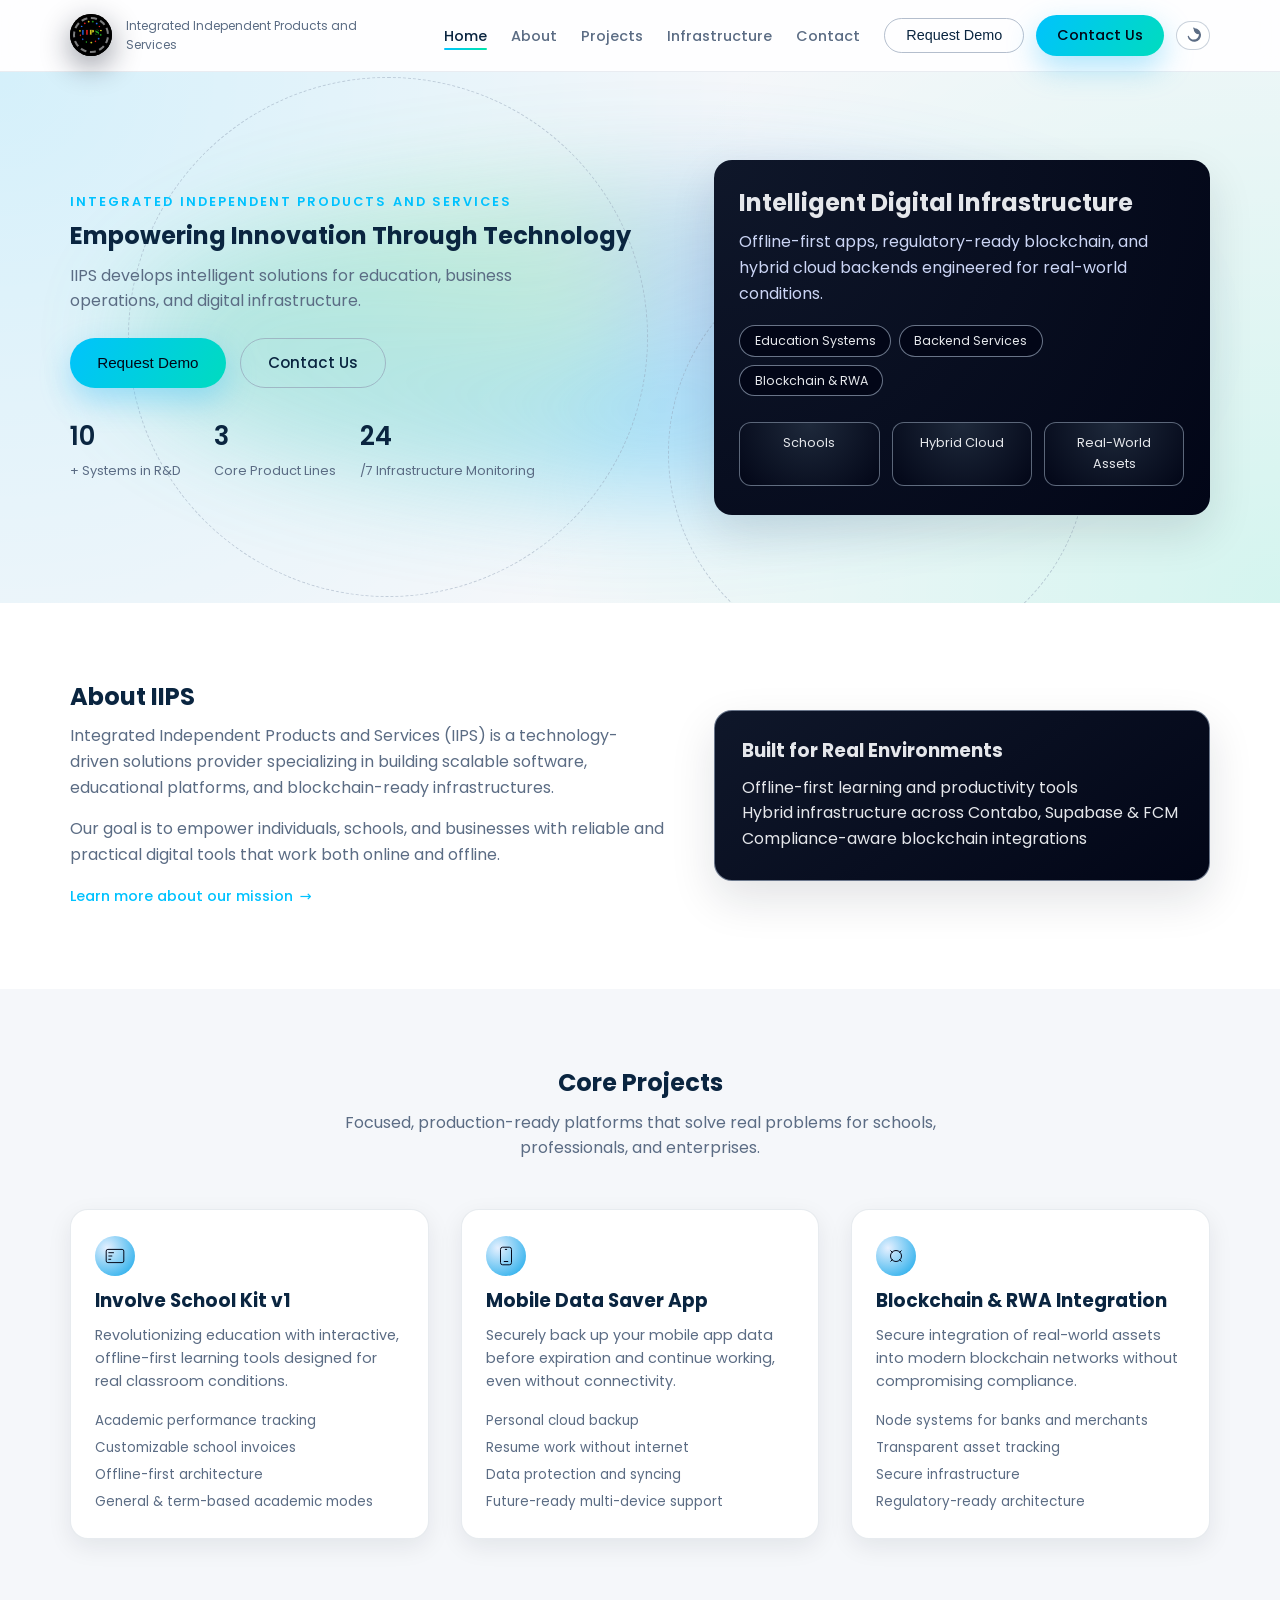
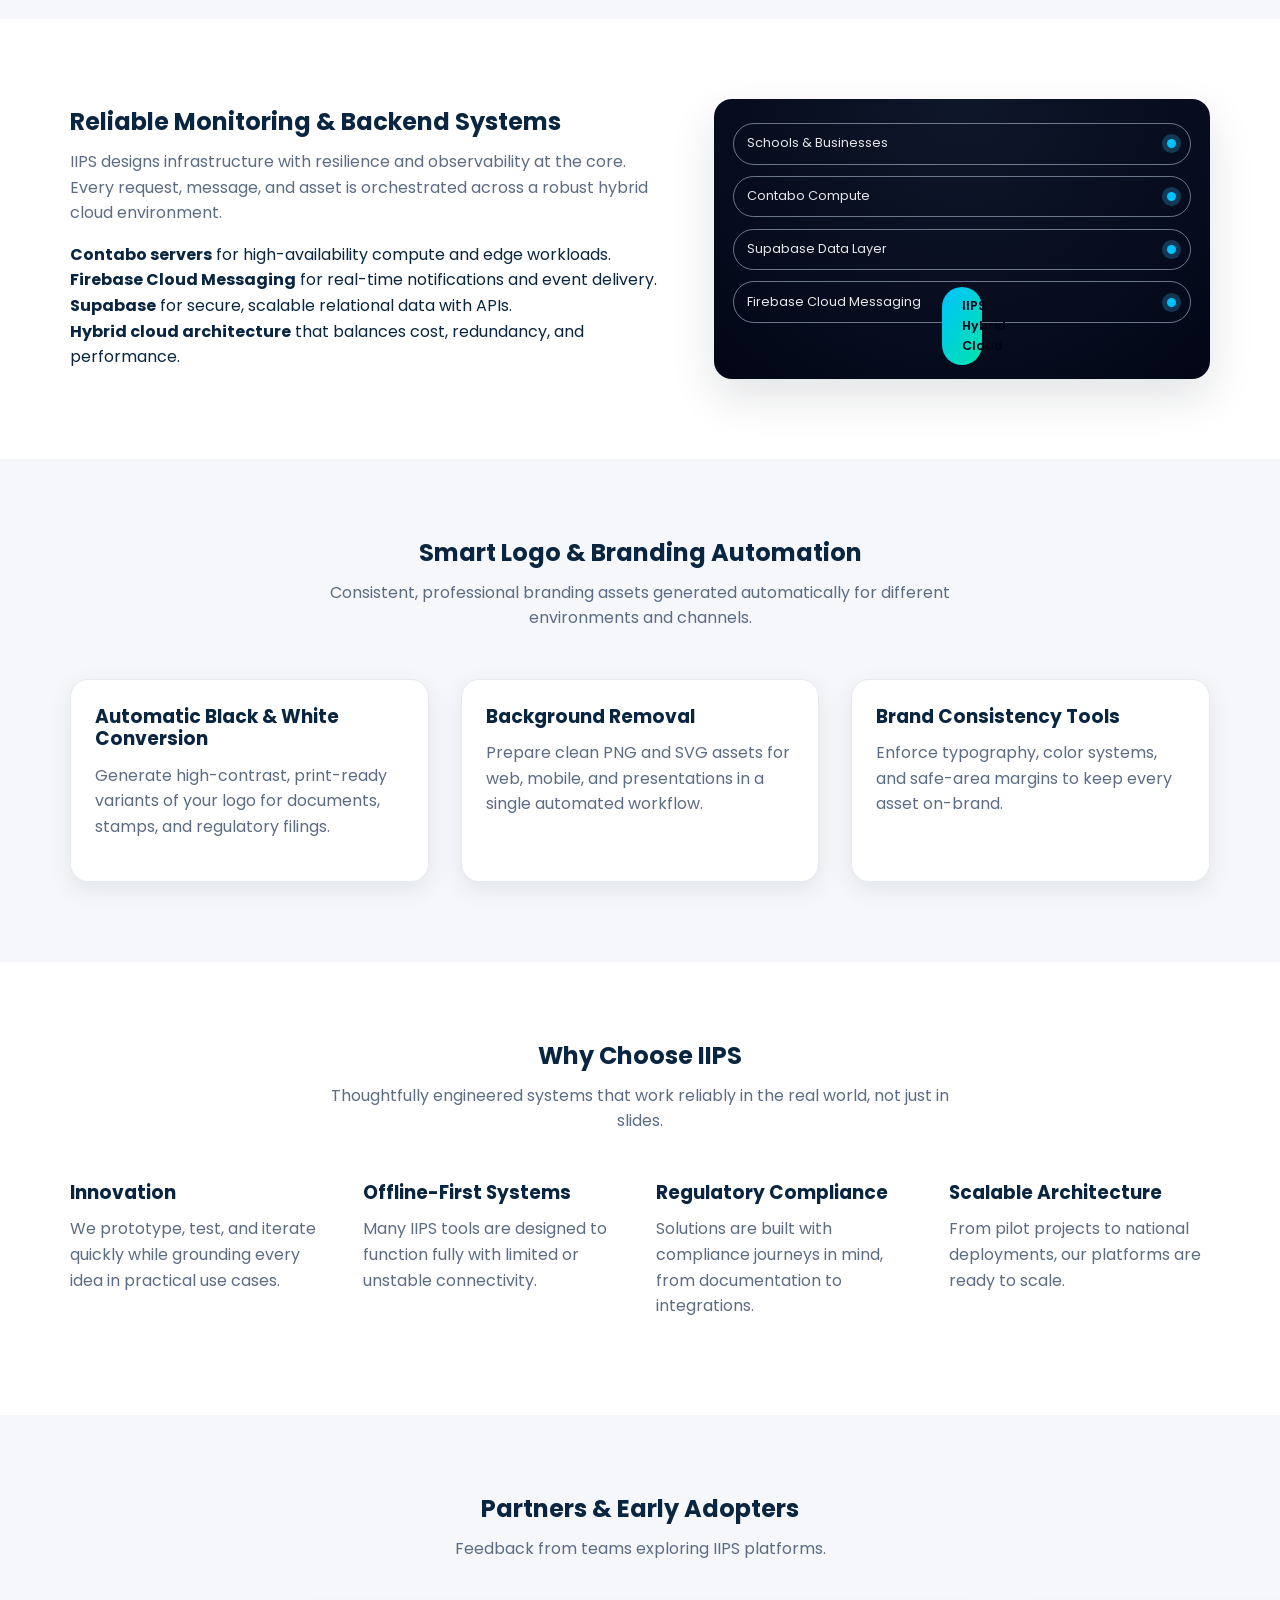
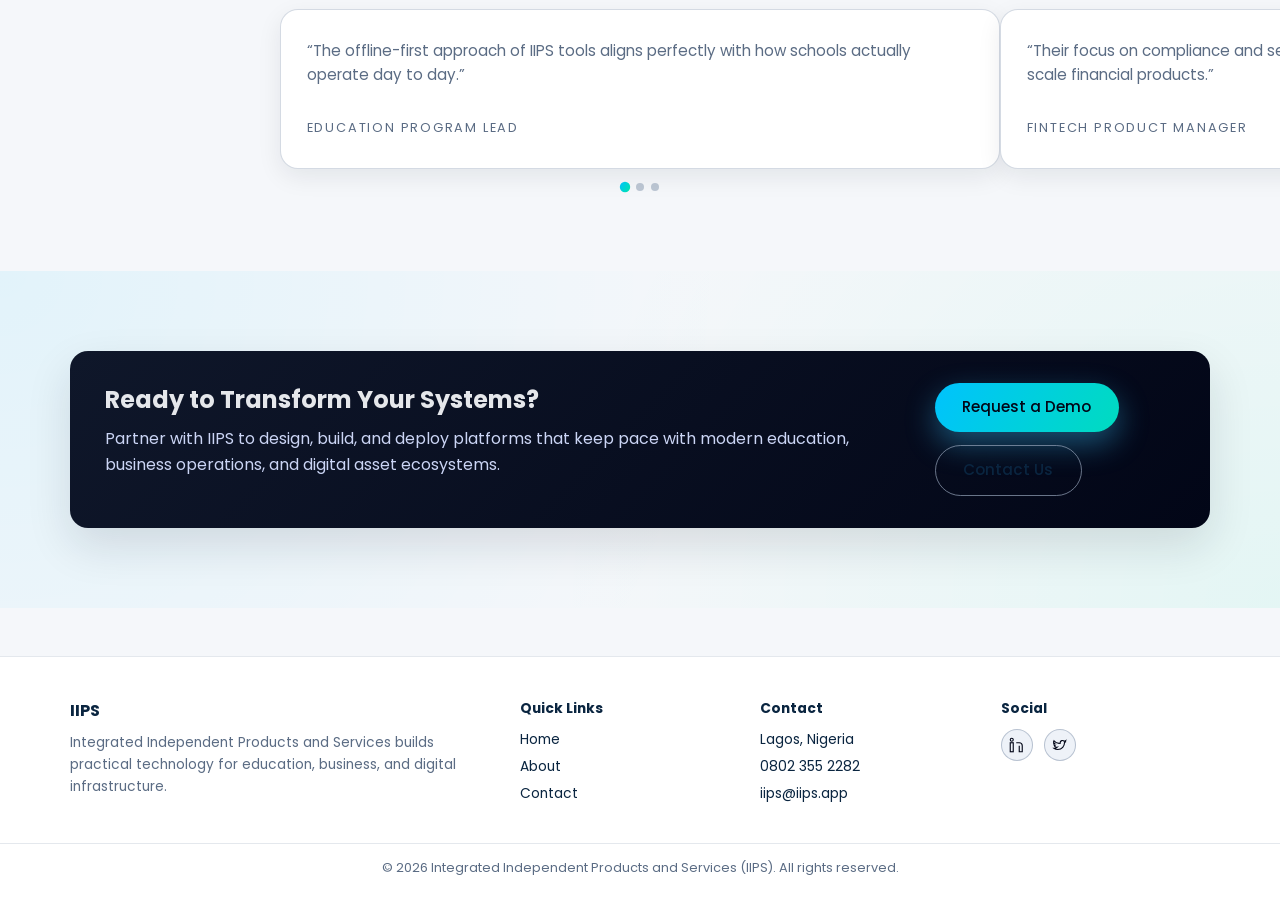
==== index.html @ 9969c52b "Initial IIPS website" ====
<!DOCTYPE html>
<html lang="en">
<head>
  <meta charset="UTF-8">
  <meta http-equiv="X-UA-Compatible" content="IE=edge">
  <meta name="viewport" content="width=device-width, initial-scale=1.0">
  <title>IIPS | Integrated Independent Products and Services</title>
  <meta name="description" content="Integrated Independent Products and Services (IIPS) builds modern technology solutions, education systems, blockchain integrations, and backend infrastructure tools.">
  <link rel="preconnect" href="https://fonts.googleapis.com">
  <link rel="preconnect" href="https://fonts.gstatic.com" crossorigin>
  <link href="https://fonts.googleapis.com/css2?family=Poppins:wght@300;400;500;600;700&display=swap" rel="stylesheet">
  <link rel="stylesheet" href="css/style.css">
  <link rel="stylesheet" href="css/responsive.css">
</head>
<body data-page="home">
  <div id="page-loader">
    <div class="loader-orbit">
      <span></span><span></span><span></span><span></span>
    </div>
    <p class="loader-text">Launching IIPS Systems...</p>
  </div>

  <header class="site-header">
    <div class="container header-container">
      <a href="index.html" class="brand">
        <div class="brand-logo">
          <span class="brand-orbit"></span>
          <img src="assets/iips-logo.png" alt="IIPS logo">
        </div>
        <span class="brand-subtitle">Integrated Independent Products and Services</span>
      </a>

      <button class="nav-toggle" aria-label="Toggle navigation" aria-expanded="false">
        <span></span>
        <span></span>
      </button>

      <nav class="main-nav">
        <ul class="nav-links">
          <li><a href="index.html" class="nav-link is-active">Home</a></li>
          <li><a href="about.html" class="nav-link">About</a></li>
          <li><a href="#projects" class="nav-link">Projects</a></li>
          <li><a href="#infrastructure" class="nav-link">Infrastructure</a></li>
          <li><a href="contact.html" class="nav-link">Contact</a></li>
        </ul>
        <div class="nav-actions">
          <button class="btn btn-outline" data-scroll-target="#contact-cta">Request Demo</button>
          <a href="contact.html" class="btn">Contact Us</a>
          <button class="theme-toggle" aria-label="Toggle light and dark mode">
            <svg viewBox="0 0 24 24" aria-hidden="true">
              <path d="M12 3.1a1 1 0 0 1 .9.58A7 7 0 0 0 20 11a7 7 0 0 1-7 7 7 7 0 0 1-6.32-4.1A1 1 0 0 0 6 13a1 1 0 0 0-1.1.9 9 9 0 1 0 9.2-10.8A1 1 0 0 0 12 3.1Z" />
            </svg>
          </button>
        </div>
      </nav>
    </div>
  </header>

  <main>
    <!-- HERO -->
    <section id="hero" class="hero section">
      <div class="hero-bg">
        <div class="hero-gradient"></div>
        <div class="hero-orbit hero-orbit--one"></div>
        <div class="hero-orbit hero-orbit--two"></div>
      </div>
      <div class="container hero-grid">
        <div class="hero-content reveal">
          <p class="eyebrow">Integrated Independent Products and Services</p>
          <h1>Empowering Innovation Through Technology</h1>
          <p class="hero-subtitle">
            IIPS develops intelligent solutions for education, business operations, and digital infrastructure.
          </p>
          <div class="hero-actions">
            <button class="btn btn-lg" data-scroll-target="#contact-cta">Request Demo</button>
            <a href="contact.html" class="btn btn-lg btn-outline">Contact Us</a>
          </div>
          <div class="hero-meta">
            <div class="hero-meta-item">
              <span class="counter" data-counter="10">0</span>
              <span class="counter-label">+ Systems in R&amp;D</span>
            </div>
            <div class="hero-meta-item">
              <span class="counter" data-counter="3">0</span>
              <span class="counter-label">Core Product Lines</span>
            </div>
            <div class="hero-meta-item">
              <span class="counter" data-counter="24">0</span>
              <span class="counter-label">/7 Infrastructure Monitoring</span>
            </div>
          </div>
        </div>

        <div class="hero-visual reveal">
          <div class="hero-card">
            <h2>Intelligent Digital Infrastructure</h2>
            <p>Offline-first apps, regulatory-ready blockchain, and hybrid cloud backends engineered for real-world conditions.</p>
            <ul class="hero-pills">
              <li>Education Systems</li>
              <li>Backend Services</li>
              <li>Blockchain &amp; RWA</li>
            </ul>
            <div class="hero-diagram">
              <div class="hero-node hero-node--edge">Schools</div>
              <div class="hero-node hero-node--cloud">Hybrid Cloud</div>
              <div class="hero-node hero-node--rwa">Real-World Assets</div>
            </div>
          </div>
        </div>
      </div>
    </section>

    <!-- ABOUT SUMMARY -->
    <section id="about" class="section section-alt">
      <div class="container split">
        <div class="split-text reveal">
          <h2>About IIPS</h2>
          <p>
            Integrated Independent Products and Services (IIPS) is a technology-driven solutions provider specializing in
            building scalable software, educational platforms, and blockchain-ready infrastructures.
          </p>
          <p>
            Our goal is to empower individuals, schools, and businesses with reliable and practical digital tools that
            work both online and offline.
          </p>
          <a href="about.html" class="text-link">
            Learn more about our mission
            <span aria-hidden="true">→</span>
          </a>
        </div>
        <div class="split-visual reveal">
          <div class="stats-card">
            <h3>Built for Real Environments</h3>
            <ul>
              <li>Offline-first learning and productivity tools</li>
              <li>Hybrid infrastructure across Contabo, Supabase &amp; FCM</li>
              <li>Compliance-aware blockchain integrations</li>
            </ul>
          </div>
        </div>
      </div>
    </section>

    <!-- CORE PROJECTS -->
    <section id="projects" class="section">
      <div class="container">
        <header class="section-header reveal">
          <h2>Core Projects</h2>
          <p>Focused, production-ready platforms that solve real problems for schools, professionals, and enterprises.</p>
        </header>

        <div class="grid grid-3 project-grid">
          <article class="card project-card reveal">
            <div class="card-icon">
              <svg viewBox="0 0 40 40" aria-hidden="true">
                <rect x="4" y="8" width="32" height="24" rx="3"></rect>
                <path d="M8 14h10M8 20h7M8 26h5" />
              </svg>
            </div>
            <h3>Involve School Kit v1</h3>
            <p class="card-description">
              Revolutionizing education with interactive, offline-first learning tools designed for real classroom conditions.
            </p>
            <ul class="card-list">
              <li>Academic performance tracking</li>
              <li>Customizable school invoices</li>
              <li>Offline-first architecture</li>
              <li>General &amp; term-based academic modes</li>
            </ul>
          </article>

          <article class="card project-card reveal">
            <div class="card-icon">
              <svg viewBox="0 0 40 40" aria-hidden="true">
                <rect x="10" y="4" width="20" height="32" rx="4"></rect>
                <path d="M16 30h8M18 8h4" />
              </svg>
            </div>
            <h3>Mobile Data Saver App</h3>
            <p class="card-description">
              Securely back up your mobile app data before expiration and continue working, even without connectivity.
            </p>
            <ul class="card-list">
              <li>Personal cloud backup</li>
              <li>Resume work without internet</li>
              <li>Data protection and syncing</li>
              <li>Future-ready multi-device support</li>
            </ul>
          </article>

          <article class="card project-card reveal">
            <div class="card-icon">
              <svg viewBox="0 0 40 40" aria-hidden="true">
                <circle cx="20" cy="20" r="10"></circle>
                <path d="M10 10l4 4M30 10l-4 4M10 30l4-4M30 30l-4-4" />
              </svg>
            </div>
            <h3>Blockchain &amp; RWA Integration</h3>
            <p class="card-description">
              Secure integration of real-world assets into modern blockchain networks without compromising compliance.
            </p>
            <ul class="card-list">
              <li>Node systems for banks and merchants</li>
              <li>Transparent asset tracking</li>
              <li>Secure infrastructure</li>
              <li>Regulatory-ready architecture</li>
            </ul>
          </article>
        </div>
      </div>
    </section>

    <!-- INFRASTRUCTURE -->
    <section id="infrastructure" class="section section-alt">
      <div class="container split infra-split">
        <div class="split-text reveal">
          <h2>Reliable Monitoring &amp; Backend Systems</h2>
          <p>
            IIPS designs infrastructure with resilience and observability at the core. Every request, message, and asset
            is orchestrated across a robust hybrid cloud environment.
          </p>
          <ul class="infra-list">
            <li><strong>Contabo servers</strong> for high-availability compute and edge workloads.</li>
            <li><strong>Firebase Cloud Messaging</strong> for real-time notifications and event delivery.</li>
            <li><strong>Supabase</strong> for secure, scalable relational data with APIs.</li>
            <li><strong>Hybrid cloud architecture</strong> that balances cost, redundancy, and performance.</li>
          </ul>
        </div>
        <div class="split-visual infra-diagram reveal">
          <div class="infra-layer infra-layer--edge">
            <span class="infra-label">Schools &amp; Businesses</span>
            <span class="infra-dot"></span>
          </div>
          <div class="infra-layer infra-layer--compute">
            <span class="infra-label">Contabo Compute</span>
            <span class="infra-dot"></span>
          </div>
          <div class="infra-layer infra-layer--data">
            <span class="infra-label">Supabase Data Layer</span>
            <span class="infra-dot"></span>
          </div>
          <div class="infra-layer infra-layer--events">
            <span class="infra-label">Firebase Cloud Messaging</span>
            <span class="infra-dot"></span>
          </div>
          <div class="infra-core">
            <span>IIPS Hybrid Cloud</span>
          </div>
        </div>
      </div>
    </section>

    <!-- BRANDING TOOLS -->
    <section id="branding" class="section">
      <div class="container">
        <header class="section-header reveal">
          <h2>Smart Logo &amp; Branding Automation</h2>
          <p>
            Consistent, professional branding assets generated automatically for different environments and channels.
          </p>
        </header>

        <div class="grid grid-3 branding-grid">
          <article class="card branding-card reveal">
            <h3>Automatic Black &amp; White Conversion</h3>
            <p>
              Generate high-contrast, print-ready variants of your logo for documents, stamps, and regulatory filings.
            </p>
          </article>
          <article class="card branding-card reveal">
            <h3>Background Removal</h3>
            <p>
              Prepare clean PNG and SVG assets for web, mobile, and presentations in a single automated workflow.
            </p>
          </article>
          <article class="card branding-card reveal">
            <h3>Brand Consistency Tools</h3>
            <p>
              Enforce typography, color systems, and safe-area margins to keep every asset on-brand.
            </p>
          </article>
        </div>
      </div>
    </section>

    <!-- WHY CHOOSE IIPS -->
    <section id="why" class="section section-alt">
      <div class="container">
        <header class="section-header reveal">
          <h2>Why Choose IIPS</h2>
          <p>Thoughtfully engineered systems that work reliably in the real world, not just in slides.</p>
        </header>

        <div class="grid grid-4 highlight-grid">
          <article class="highlight-card reveal">
            <h3>Innovation</h3>
            <p>We prototype, test, and iterate quickly while grounding every idea in practical use cases.</p>
          </article>
          <article class="highlight-card reveal">
            <h3>Offline-First Systems</h3>
            <p>Many IIPS tools are designed to function fully with limited or unstable connectivity.</p>
          </article>
          <article class="highlight-card reveal">
            <h3>Regulatory Compliance</h3>
            <p>Solutions are built with compliance journeys in mind, from documentation to integrations.</p>
          </article>
          <article class="highlight-card reveal">
            <h3>Scalable Architecture</h3>
            <p>From pilot projects to national deployments, our platforms are ready to scale.</p>
          </article>
        </div>
      </div>
    </section>

    <!-- SIMPLE TESTIMONIALS SLIDER -->
    <section id="testimonials" class="section">
      <div class="container">
        <header class="section-header reveal">
          <h2>Partners &amp; Early Adopters</h2>
          <p>Feedback from teams exploring IIPS platforms.</p>
        </header>

        <div class="testimonial-slider reveal">
          <div class="testimonial-track">
            <article class="testimonial">
              <p>
                “The offline-first approach of IIPS tools aligns perfectly with how schools actually operate day to day.”
              </p>
              <span class="testimonial-author">Education Program Lead</span>
            </article>
            <article class="testimonial">
              <p>
                “Their focus on compliance and secure backend infrastructure gives us confidence to scale financial products.”
              </p>
              <span class="testimonial-author">Fintech Product Manager</span>
            </article>
            <article class="testimonial">
              <p>
                “We were able to prototype new asset tracking models quickly thanks to IIPS’ blockchain integrations.”
              </p>
              <span class="testimonial-author">Operations Director</span>
            </article>
          </div>
          <div class="testimonial-dots" aria-hidden="true">
            <button class="dot is-active" data-slide="0"></button>
            <button class="dot" data-slide="1"></button>
            <button class="dot" data-slide="2"></button>
          </div>
        </div>
      </div>
    </section>

    <!-- CALL TO ACTION -->
    <section id="contact-cta" class="section section-cta">
      <div class="container cta-container reveal">
        <div class="cta-content">
          <h2>Ready to Transform Your Systems?</h2>
          <p>
            Partner with IIPS to design, build, and deploy platforms that keep pace with modern education,
            business operations, and digital asset ecosystems.
          </p>
        </div>
        <div class="cta-actions">
          <a href="contact.html" class="btn btn-lg">Request a Demo</a>
          <a href="contact.html" class="btn btn-lg btn-outline">Contact Us</a>
        </div>
      </div>
    </section>
  </main>

  <footer class="site-footer">
    <div class="container footer-grid">
      <div class="footer-col">
        <h3>IIPS</h3>
        <p>Integrated Independent Products and Services builds practical technology for education, business, and digital infrastructure.</p>
      </div>
      <div class="footer-col">
        <h4>Quick Links</h4>
        <ul>
          <li><a href="index.html">Home</a></li>
          <li><a href="about.html">About</a></li>
          <li><a href="contact.html">Contact</a></li>
        </ul>
      </div>
      <div class="footer-col">
        <h4>Contact</h4>
        <ul>
          <li>Lagos, Nigeria</li>
          <li><a href="tel:08023552282">0802 355 2282</a></li>
          <li><a href="mailto:iips@iips.app">iips@iips.app</a></li>
        </ul>
      </div>
      <div class="footer-col">
        <h4>Social</h4>
        <div class="footer-socials">
          <a href="#" aria-label="IIPS on LinkedIn">
            <svg viewBox="0 0 24 24" aria-hidden="true">
              <rect x="3" y="9" width="4" height="12"></rect>
              <circle cx="5" cy="5" r="2"></circle>
              <path d="M11 9h4a4 4 0 0 1 4 4v8h-4v-8"></path>
            </svg>
          </a>
          <a href="#" aria-label="IIPS on Twitter">
            <svg viewBox="0 0 24 24" aria-hidden="true">
              <path d="M20 7.4c-.6.3-1.2.4-1.8.5a3.1 3.1 0 0 0 1.4-1.7 6 6 0 0 1-2 0.8 3.1 3.1 0 0 0-5.4 2.1c0 .2 0 .4.1.6A8.8 8.8 0 0 1 4 6.3a3.1 3.1 0 0 0 1 4.1 3 3 0 0 1-1.4-.4v.1a3.1 3.1 0 0 0 2.5 3 3 3 0 0 1-1.4.1A3.1 3.1 0 0 0 8 15a6.2 6.2 0 0 1-3.8 1.3H4A8.8 8.8 0 0 0 9 18c5.8 0 9-4.8 9-9v-.4A6.3 6.3 0 0 0 20 7.4Z" />
            </svg>
          </a>
        </div>
      </div>
    </div>
    <div class="footer-bottom">
      <p>© 2026 Integrated Independent Products and Services (IIPS). All rights reserved.</p>
    </div>
  </footer>

  <script src="js/main.js" defer></script>
</body>
</html>
---- css/style.css ----
/* Core styles for IIPS website */

:root {
  --color-bg: #f5f7fa;
  --color-bg-alt: #ffffff;
  --color-surface: #ffffff;
  --color-surface-soft: #eef2f8;
  --color-primary: #0a2540;
  --color-secondary: #00c2ff;
  --color-accent: #00e5a8;
  --color-text: #0a2540;
  --color-muted: #5b6c84;
  --color-border-subtle: #d1d7e5;

  --shadow-soft: 0 18px 45px rgba(15, 23, 42, 0.12);
  --shadow-subtle: 0 8px 24px rgba(15, 23, 42, 0.08);

  --radius-md: 12px;
  --radius-lg: 18px;
  --radius-pill: 999px;

  --transition-fast: 0.18s ease-out;
  --transition-med: 0.28s ease-out;
}

body[data-theme="dark"] {
  --color-bg: #050816;
  --color-bg-alt: #050816;
  --color-surface: #0b1120;
  --color-surface-soft: #111827;
  --color-primary: #e5f0ff;
  --color-secondary: #00c2ff;
  --color-accent: #00e5a8;
  --color-text: #e5e7eb;
  --color-muted: #9ca3af;
  --color-border-subtle: #1f2937;

  --shadow-soft: 0 24px 60px rgba(0, 0, 0, 0.7);
  --shadow-subtle: 0 16px 40px rgba(0, 0, 0, 0.55);
}

*,
*::before,
*::after {
  box-sizing: border-box;
}

html {
  scroll-behavior: smooth;
}

body {
  margin: 0;
  font-family: "Poppins", system-ui, -apple-system, BlinkMacSystemFont, "Segoe UI",
    sans-serif;
  background-color: var(--color-bg);
  color: var(--color-text);
  line-height: 1.6;
}

ul {
  list-style: none;
  margin: 0;
  padding: 0;
}

a {
  color: inherit;
  text-decoration: none;
}

img {
  max-width: 100%;
  display: block;
}

.container {
  width: min(1140px, 100% - 3rem);
  margin-inline: auto;
}

.section {
  padding: 5rem 0;
  position: relative;
}

.section-alt {
  background: var(--color-bg-alt);
}

.grid {
  display: grid;
  gap: 2rem;
}

.grid-2 {
  grid-template-columns: repeat(2, minmax(0, 1fr));
}

.grid-3 {
  grid-template-columns: repeat(3, minmax(0, 1fr));
}

.grid-4 {
  grid-template-columns: repeat(4, minmax(0, 1fr));
}

.split {
  display: grid;
  gap: 3rem;
  grid-template-columns: minmax(0, 1.2fr) minmax(0, 1fr);
  align-items: center;
}

h1,
h2,
h3,
h4 {
  margin: 0 0 0.75rem;
  line-height: 1.2;
  color: var(--color-primary);
}

body[data-theme="dark"] h1,
body[data-theme="dark"] h2,
body[data-theme="dark"] h3,
body[data-theme="dark"] h4 {
  color: #e5f0ff;
}

p {
  margin: 0 0 1rem;
  color: var(--color-muted);
}

.eyebrow {
  text-transform: uppercase;
  letter-spacing: 0.16em;
  font-weight: 600;
  font-size: 0.8rem;
  color: var(--color-secondary);
  margin-bottom: 0.6rem;
}

.section-header {
  max-width: 640px;
  margin: 0 auto 3rem;
  text-align: center;
}

.section-header p {
  margin-bottom: 0;
}

.site-header {
  position: sticky;
  top: 0;
  z-index: 40;
  background: color-mix(in srgb, var(--color-bg-alt) 86%, transparent);
  backdrop-filter: blur(18px);
  border-bottom: 1px solid rgba(148, 163, 184, 0.2);
  transition: box-shadow var(--transition-fast), background var(--transition-fast),
    transform 0.18s ease-out;
}

.site-header.is-scrolled {
  box-shadow: var(--shadow-subtle);
  transform: translateY(-2px);
}

.header-container {
  display: flex;
  align-items: center;
  justify-content: space-between;
  padding-block: 0.9rem;
  gap: 1.5rem;
}

.brand {
  display: flex;
  align-items: center;
  gap: 0.85rem;
}

.brand-logo {
  position: relative;
  width: 42px;
  height: 42px;
  border-radius: 50%;
  background: #000000;
  display: flex;
  align-items: center;
  justify-content: center;
  overflow: hidden;
  box-shadow: 0 10px 30px rgba(15, 23, 42, 0.45);
}

.brand-logo img {
  width: 100%;
  height: 100%;
  display: block;
  object-fit: contain;
}

.brand-orbit {
  position: absolute;
  inset: 3px;
  border-radius: inherit;
  border: 2px dashed rgba(248, 250, 252, 0.5);
  animation: orbit 9s linear infinite;
}

.brand-subtitle {
  font-size: 0.75rem;
  color: var(--color-muted);
  max-width: 260px;
}

.main-nav {
  display: flex;
  align-items: center;
  gap: 1.5rem;
}

.nav-links {
  display: flex;
  align-items: center;
  gap: 1.5rem;
}

.nav-link {
  font-size: 0.9rem;
  color: var(--color-muted);
  font-weight: 500;
  position: relative;
  padding-block: 0.3rem;
}

.nav-link::after {
  content: "";
  position: absolute;
  inset-inline: 0;
  bottom: 0;
  height: 2px;
  border-radius: 999px;
  transform: scaleX(0);
  transform-origin: center;
  background: linear-gradient(90deg, var(--color-secondary), var(--color-accent));
  transition: transform var(--transition-fast);
}

.nav-link:hover::after,
.nav-link.is-active::after {
  transform: scaleX(1);
}

.nav-link.is-active {
  color: var(--color-primary);
}

.nav-actions {
  display: flex;
  align-items: center;
  gap: 0.75rem;
}

.nav-toggle {
  display: none;
  border: none;
  background: transparent;
  padding: 0.2rem;
  flex-direction: column;
  gap: 0.24rem;
  cursor: pointer;
}

.nav-toggle span {
  width: 22px;
  height: 2px;
  border-radius: 999px;
  background: var(--color-primary);
  transition: transform var(--transition-fast), opacity var(--transition-fast);
}

.nav-toggle.is-open span:first-child {
  transform: translateY(4px) rotate(45deg);
}

.nav-toggle.is-open span:last-child {
  transform: translateY(-4px) rotate(-45deg);
}

.theme-toggle {
  border-radius: 999px;
  border: 1px solid rgba(148, 163, 184, 0.5);
  padding: 0.3rem 0.45rem;
  background: color-mix(in srgb, var(--color-bg-alt) 90%, transparent);
  cursor: pointer;
  display: flex;
  align-items: center;
  justify-content: center;
  transition: background var(--transition-fast), transform var(--transition-fast),
    box-shadow var(--transition-fast);
}

.theme-toggle svg {
  width: 18px;
  height: 18px;
  fill: var(--color-muted);
}

.theme-toggle:hover {
  box-shadow: 0 6px 18px rgba(15, 23, 42, 0.18);
  transform: translateY(-1px);
}

.btn {
  border-radius: var(--radius-pill);
  border: none;
  outline: none;
  cursor: pointer;
  padding: 0.55rem 1.3rem;
  font-size: 0.9rem;
  font-weight: 500;
  background-image: linear-gradient(
    120deg,
    var(--color-secondary),
    var(--color-accent)
  );
  color: #020617;
  box-shadow: 0 12px 30px rgba(56, 189, 248, 0.4);
  display: inline-flex;
  align-items: center;
  justify-content: center;
  gap: 0.4rem;
  transition: box-shadow var(--transition-med), transform var(--transition-med),
    filter var(--transition-med), background-position 0.33s ease-out;
  background-size: 140% 140%;
  background-position: 0% 50%;
}

.btn:hover {
  transform: translateY(-1px);
  background-position: 100% 50%;
  box-shadow: 0 18px 40px rgba(56, 189, 248, 0.55);
}

.btn:active {
  transform: translateY(1px) scale(0.98);
  box-shadow: 0 8px 20px rgba(56, 189, 248, 0.38);
}

.btn-outline {
  background: transparent;
  color: var(--color-primary);
  border: 1px solid rgba(148, 163, 184, 0.7);
  box-shadow: none;
}

.btn-outline:hover {
  background: color-mix(in srgb, var(--color-bg-alt) 93%, var(--color-secondary));
  box-shadow: 0 10px 30px rgba(15, 23, 42, 0.15);
}

.btn-lg {
  padding: 0.75rem 1.7rem;
  font-size: 0.95rem;
}

.hero {
  padding-top: 5.5rem;
  padding-bottom: 5.5rem;
  overflow: hidden;
}

.hero-bg {
  position: absolute;
  inset: 0;
  z-index: -1;
  background: radial-gradient(circle at top left, #00c2ff22 0, transparent 55%),
    radial-gradient(circle at bottom right, #00e5a822 0, transparent 55%);
}

.hero-gradient {
  position: absolute;
  inset: 20% 10%;
  border-radius: 50%;
  background: conic-gradient(
    from 180deg at 50% 50%,
    rgba(56, 189, 248, 0.6),
    rgba(34, 197, 94, 0.3),
    rgba(59, 130, 246, 0.4),
    rgba(56, 189, 248, 0.6)
  );
  filter: blur(50px);
  opacity: 0.7;
  animation: pulseGradient 16s linear infinite alternate;
}

.hero-orbit {
  position: absolute;
  border-radius: 50%;
  border: 1px dashed rgba(148, 163, 184, 0.5);
}

.hero-orbit--one {
  width: 520px;
  height: 520px;
  top: 50%;
  left: 10%;
  transform: translateY(-50%);
  animation: orbit 18s linear infinite reverse;
}

.hero-orbit--two {
  width: 420px;
  height: 420px;
  bottom: -60px;
  right: 15%;
  animation: orbit 22s linear infinite;
}

.hero-grid {
  display: grid;
  gap: 3rem;
  grid-template-columns: minmax(0, 1.2fr) minmax(0, 1fr);
  align-items: center;
}

.hero-subtitle {
  font-size: 1rem;
  max-width: 520px;
}

.hero-actions {
  display: flex;
  flex-wrap: wrap;
  gap: 0.9rem;
  margin-top: 1.5rem;
  margin-bottom: 1.75rem;
}

.hero-meta {
  display: flex;
  flex-wrap: wrap;
  gap: 1.5rem;
}

.hero-meta-item {
  min-width: 120px;
}

.counter {
  display: block;
  font-size: 1.6rem;
  font-weight: 600;
  color: var(--color-primary);
}

.counter-label {
  font-size: 0.8rem;
  color: var(--color-muted);
}

.hero-visual {
  display: flex;
  justify-content: flex-end;
}

.hero-card {
  background: radial-gradient(circle at top left, #0f172a, #020617);
  border-radius: var(--radius-lg);
  padding: 1.8rem 1.6rem;
  color: #e5e7eb;
  box-shadow: var(--shadow-soft);
  position: relative;
  overflow: hidden;
}

.hero-card::before {
  content: "";
  position: absolute;
  inset: -1px;
  border-radius: inherit;
  border: 1px solid rgba(148, 163, 184, 0.6);
  opacity: 0.7;
  pointer-events: none;
}

.hero-card h2 {
  color: #e5e7eb;
}

.hero-card p {
  color: #cbd5f5;
}

.hero-pills {
  display: flex;
  flex-wrap: wrap;
  gap: 0.5rem;
  margin: 1.2rem 0 1.6rem;
}

.hero-pills li {
  padding: 0.3rem 0.9rem;
  border-radius: 999px;
  font-size: 0.78rem;
  border: 1px solid rgba(148, 163, 184, 0.7);
  background: linear-gradient(135deg, #020617, #020617);
  color: #e5e7eb;
}

.hero-diagram {
  display: grid;
  grid-template-columns: repeat(3, minmax(0, 1fr));
  gap: 0.75rem;
  font-size: 0.8rem;
}

.hero-node {
  padding: 0.65rem 0.6rem;
  border-radius: 12px;
  text-align: center;
  background: radial-gradient(circle at top, #1e293b, #020617);
  border: 1px solid rgba(148, 163, 184, 0.6);
}

.card {
  background: var(--color-surface);
  border-radius: var(--radius-lg);
  padding: 1.6rem 1.5rem;
  box-shadow: var(--shadow-subtle);
  border: 1px solid rgba(148, 163, 184, 0.22);
  position: relative;
  overflow: hidden;
  transition: transform var(--transition-med), box-shadow var(--transition-med),
    border-color var(--transition-med), background var(--transition-med);
}

.card::before {
  content: "";
  position: absolute;
  inset: 0;
  background: radial-gradient(circle at top left, #00c2ff1c, transparent 60%),
    radial-gradient(circle at bottom right, #00e5a81c, transparent 60%);
  opacity: 0;
  transition: opacity var(--transition-med);
  pointer-events: none;
}

.card:hover {
  transform: translateY(-6px);
  box-shadow: var(--shadow-soft);
  border-color: rgba(56, 189, 248, 0.5);
}

.card:hover::before {
  opacity: 1;
}

.card-description {
  font-size: 0.9rem;
}

.card-list {
  margin-top: 1rem;
  font-size: 0.84rem;
  color: var(--color-muted);
}

.card-list li + li {
  margin-top: 0.35rem;
}

.card-icon {
  width: 40px;
  height: 40px;
  border-radius: 999px;
  background: radial-gradient(circle at 30% 30%, #e5f0ff, #0ea5e9);
  display: flex;
  align-items: center;
  justify-content: center;
  margin-bottom: 0.9rem;
}

.card-icon svg {
  width: 22px;
  height: 22px;
  stroke: #020617;
  fill: none;
  stroke-width: 1.8;
}

.project-grid .card {
  min-height: 100%;
}

.branding-card {
  min-height: 180px;
}

.highlight-card {
  text-align: left;
}

.stats-card {
  background: linear-gradient(145deg, #0f172a, #020617);
  color: #e5e7eb;
  border-radius: var(--radius-lg);
  padding: 1.8rem 1.7rem;
  box-shadow: var(--shadow-soft);
  border: 1px solid rgba(148, 163, 184, 0.7);
}

.stats-card h3 {
  color: #e5e7eb;
}

.infra-diagram {
  position: relative;
  padding: 1.5rem 1.2rem 2.8rem;
  border-radius: var(--radius-lg);
  background: radial-gradient(circle at top, #0f172a, #020617);
  color: #e5e7eb;
  box-shadow: var(--shadow-soft);
  overflow: hidden;
}

.infra-layer {
  position: relative;
  padding: 0.6rem 0.85rem;
  margin-bottom: 0.7rem;
  border-radius: 999px;
  border: 1px solid rgba(148, 163, 184, 0.7);
  display: flex;
  align-items: center;
  justify-content: space-between;
  font-size: 0.8rem;
}

.infra-dot {
  width: 9px;
  height: 9px;
  border-radius: 999px;
  background: var(--color-secondary);
  box-shadow: 0 0 0 5px rgba(56, 189, 248, 0.25);
}

.infra-core {
  position: absolute;
  inset-inline: 50%;
  bottom: 0.9rem;
  transform: translateX(-50%);
  padding: 0.55rem 1.25rem;
  border-radius: 999px;
  font-size: 0.78rem;
  background: linear-gradient(120deg, var(--color-secondary), var(--color-accent));
  color: #020617;
  font-weight: 600;
}

.bullet-list {
  padding-left: 1.1rem;
}

.bullet-list li {
  position: relative;
  margin-bottom: 0.5rem;
  font-size: 0.9rem;
}

.bullet-list li::before {
  content: "";
  position: absolute;
  left: -0.9rem;
  top: 0.7rem;
  width: 6px;
  height: 6px;
  border-radius: 999px;
  background: var(--color-secondary);
}

.diagram-card {
  background: var(--color-surface);
  border-radius: var(--radius-lg);
  padding: 1.8rem 1.6rem;
  box-shadow: var(--shadow-subtle);
  border: 1px solid rgba(148, 163, 184, 0.25);
}

.diagram-steps {
  display: flex;
  gap: 0.7rem;
  margin-top: 1.1rem;
  flex-wrap: wrap;
}

.diagram-steps span {
  flex: 1 1 90px;
  text-align: center;
  padding: 0.4rem 0.5rem;
  border-radius: 999px;
  font-size: 0.8rem;
  background: var(--color-surface-soft);
  border: 1px dashed rgba(148, 163, 184, 0.8);
}

.page-hero {
  padding-top: 5.5rem;
  padding-bottom: 3rem;
}

.page-hero.contact-hero {
  background: radial-gradient(circle at top, #00c2ff1a, transparent 55%);
}

.page-hero-text {
  max-width: 640px;
}

.timeline {
  position: relative;
  margin-top: 1.5rem;
  padding-left: 1.4rem;
  border-left: 2px dashed rgba(148, 163, 184, 0.6);
}

.timeline-item {
  position: relative;
  padding-left: 0.5rem;
  margin-bottom: 1.7rem;
}

.timeline-item::before {
  content: "";
  position: absolute;
  left: -1.4rem;
  top: 0.55rem;
  width: 10px;
  height: 10px;
  border-radius: 999px;
  background: var(--color-secondary);
  box-shadow: 0 0 0 5px rgba(56, 189, 248, 0.25);
}

.contact-grid {
  align-items: flex-start;
}

.contact-card,
.contact-info-card {
  min-height: 100%;
}

.form-field {
  display: flex;
  flex-direction: column;
  gap: 0.25rem;
  margin-bottom: 1rem;
}

.form-field label {
  font-size: 0.85rem;
  font-weight: 500;
  color: var(--color-primary);
}

input[type="text"],
input[type="email"],
input[type="tel"],
textarea {
  border-radius: 10px;
  border: 1px solid var(--color-border-subtle);
  padding: 0.55rem 0.75rem;
  font-family: inherit;
  font-size: 0.9rem;
  background: var(--color-surface-soft);
  color: var(--color-text);
  outline: none;
  transition: border-color var(--transition-fast), box-shadow var(--transition-fast),
    background var(--transition-fast), transform var(--transition-fast);
}

input:focus,
textarea:focus {
  border-color: var(--color-secondary);
  box-shadow: 0 0 0 1px rgba(56, 189, 248, 0.8);
  transform: translateY(-1px);
}

textarea {
  resize: vertical;
}

.error-message {
  font-size: 0.78rem;
  min-height: 0.8rem;
  color: #ef4444;
}

.form-field input.is-invalid,
.form-field textarea.is-invalid {
  border-color: #ef4444;
  box-shadow: 0 0 0 1px rgba(248, 113, 113, 0.85);
}

.form-hint {
  font-size: 0.78rem;
  color: var(--color-muted);
  margin-top: 0.75rem;
}

.contact-info-list {
  display: grid;
  gap: 0.6rem;
  margin-bottom: 1rem;
  font-size: 0.9rem;
}

.contact-info-list strong {
  display: block;
  font-size: 0.8rem;
  text-transform: uppercase;
  letter-spacing: 0.11em;
  color: var(--color-muted);
}

.contact-note {
  font-size: 0.85rem;
}

.map-wrapper {
  position: relative;
  border-radius: var(--radius-lg);
  overflow: hidden;
  box-shadow: var(--shadow-soft);
}

.map-frame iframe {
  width: 100%;
  min-height: 320px;
  border: 0;
  display: block;
}

.map-overlay {
  position: absolute;
  inset: 0;
  pointer-events: none;
  background: linear-gradient(
    to top,
    rgba(15, 23, 42, 0.4),
    transparent 35%
  );
  display: flex;
  align-items: flex-start;
  justify-content: flex-end;
  padding: 0.75rem 0.9rem;
}

.map-badge {
  font-size: 0.78rem;
  padding: 0.25rem 0.65rem;
  border-radius: 999px;
  background: rgba(15, 23, 42, 0.9);
  color: #e5e7eb;
}

.testimonial-slider {
  max-width: 720px;
  margin: 0 auto;
  position: relative;
}

.testimonial-track {
  display: flex;
  transition: transform 0.6s cubic-bezier(0.22, 0.61, 0.36, 1);
}

.testimonial {
  min-width: 100%;
  padding: 1.8rem 1.6rem;
  border-radius: var(--radius-lg);
  background: var(--color-surface);
  border: 1px solid rgba(148, 163, 184, 0.4);
  box-shadow: var(--shadow-subtle);
  font-size: 0.95rem;
}

.testimonial-author {
  display: inline-block;
  margin-top: 0.9rem;
  font-size: 0.8rem;
  text-transform: uppercase;
  letter-spacing: 0.14em;
  color: var(--color-muted);
}

.testimonial-dots {
  display: flex;
  justify-content: center;
  gap: 0.45rem;
  margin-top: 0.9rem;
}

.dot {
  width: 8px;
  height: 8px;
  border-radius: 999px;
  border: none;
  background: rgba(148, 163, 184, 0.6);
  cursor: pointer;
  padding: 0;
  transition: transform var(--transition-fast), background var(--transition-fast);
}

.dot.is-active {
  background: linear-gradient(120deg, var(--color-secondary), var(--color-accent));
  transform: scale(1.3);
}

.section-cta {
  background: radial-gradient(circle at top left, #00c2ff14, transparent 55%),
    radial-gradient(circle at bottom right, #00e5a812, transparent 55%);
}

.cta-container {
  display: flex;
  align-items: center;
  justify-content: space-between;
  gap: 2rem;
  padding: 2rem 2.2rem;
  border-radius: var(--radius-lg);
  background: linear-gradient(135deg, #0f172a, #020617);
  color: #e5e7eb;
  box-shadow: var(--shadow-soft);
}

.cta-content h2 {
  color: #e5e7eb;
}

.cta-content p {
  color: #cbd5f5;
}

.cta-actions {
  display: flex;
  flex-wrap: wrap;
  gap: 0.85rem;
}

.text-link {
  display: inline-flex;
  align-items: center;
  gap: 0.4rem;
  font-size: 0.9rem;
  color: var(--color-secondary);
  font-weight: 500;
}

.text-link span {
  transition: transform var(--transition-fast);
}

.text-link:hover span {
  transform: translateX(3px);
}

.site-footer {
  border-top: 1px solid rgba(148, 163, 184, 0.25);
  margin-top: 3rem;
  background: var(--color-bg-alt);
}

.footer-grid {
  display: grid;
  gap: 2rem;
  grid-template-columns: minmax(0, 2fr) repeat(3, minmax(0, 1fr));
  padding-top: 2.8rem;
  padding-bottom: 1.8rem;
  font-size: 0.86rem;
}

.footer-col h3,
.footer-col h4 {
  margin-bottom: 0.7rem;
}

.footer-col ul li + li {
  margin-top: 0.3rem;
}

.footer-socials {
  display: flex;
  gap: 0.65rem;
}

.footer-socials a {
  width: 32px;
  height: 32px;
  border-radius: 999px;
  background: var(--color-surface-soft);
  display: flex;
  align-items: center;
  justify-content: center;
  border: 1px solid rgba(148, 163, 184, 0.6);
  transition: background var(--transition-fast), transform var(--transition-fast),
    box-shadow var(--transition-fast);
}

.footer-socials svg {
  width: 18px;
  height: 18px;
  stroke: #020617;
  fill: none;
  stroke-width: 1.5;
}

.footer-socials a:hover {
  background: linear-gradient(135deg, var(--color-secondary), var(--color-accent));
  box-shadow: 0 10px 30px rgba(56, 189, 248, 0.65);
  transform: translateY(-2px);
}

.footer-bottom {
  border-top: 1px solid rgba(148, 163, 184, 0.25);
  padding-block: 0.9rem;
  text-align: center;
  font-size: 0.8rem;
  color: var(--color-muted);
}

.reveal {
  opacity: 0;
  transform: translateY(24px);
  transition: opacity 0.7s ease-out, transform 0.7s ease-out;
}

.reveal.is-visible {
  opacity: 1;
  transform: translateY(0);
}

#page-loader {
  position: fixed;
  inset: 0;
  background: radial-gradient(circle at top, #020617, #020617 60%);
  z-index: 60;
  display: flex;
  flex-direction: column;
  align-items: center;
  justify-content: center;
  color: #e5e7eb;
  gap: 1rem;
  transition: opacity 0.45s ease-out, visibility 0.45s ease-out;
  /* Fallback: auto-hide loader even if JS fails */
  animation: autoHideLoader 0.01s linear 4s forwards;
}

#page-loader.is-hidden {
  opacity: 0;
  visibility: hidden;
}

.loader-orbit {
  position: relative;
  width: 70px;
  height: 70px;
  border-radius: 999px;
  border: 2px solid rgba(148, 163, 184, 0.4);
  display: grid;
  place-items: center;
}

.loader-orbit span {
  position: absolute;
  width: 10px;
  height: 10px;
  border-radius: 999px;
  background: #facc15;
}

.loader-orbit span:nth-child(1) {
  background: #f97316;
  animation: loaderOrbit 1.2s linear infinite;
}

.loader-orbit span:nth-child(2) {
  background: #22c55e;
  animation: loaderOrbit 1.2s linear infinite;
  animation-delay: 0.15s;
}

.loader-orbit span:nth-child(3) {
  background: #0ea5e9;
  animation: loaderOrbit 1.2s linear infinite;
  animation-delay: 0.3s;
}

.loader-orbit span:nth-child(4) {
  background: #eab308;
  animation: loaderOrbit 1.2s linear infinite;
  animation-delay: 0.45s;
}

.loader-text {
  font-size: 0.86rem;
  letter-spacing: 0.1em;
  text-transform: uppercase;
  color: #9ca3af;
}

@keyframes orbit {
  to {
    transform: rotate(360deg);
  }
}

@keyframes pulseGradient {
  0% {
    opacity: 0.5;
    transform: scale(1);
  }
  50% {
    opacity: 0.8;
    transform: scale(1.08);
  }
  100% {
    opacity: 0.6;
    transform: scale(1.02);
  }
}

@keyframes loaderOrbit {
  0% {
    transform: rotate(0deg) translateX(26px) rotate(0deg);
  }
  100% {
    transform: rotate(360deg) translateX(26px) rotate(-360deg);
  }
}

@keyframes autoHideLoader {
  to {
    opacity: 0;
    visibility: hidden;
  }
}
---- css/responsive.css ----
/* Responsive tweaks for IIPS website */

@media (max-width: 1024px) {
  .grid-3 {
    grid-template-columns: repeat(2, minmax(0, 1fr));
  }

  .grid-4 {
    grid-template-columns: repeat(2, minmax(0, 1fr));
  }

  .split,
  .hero-grid,
  .cta-container,
  .footer-grid {
    grid-template-columns: minmax(0, 1fr);
    display: grid;
  }

  .hero-grid {
    gap: 2.5rem;
  }

  .hero-visual {
    justify-content: flex-start;
  }

  .cta-container {
    text-align: left;
  }

  .footer-grid {
    grid-template-columns: repeat(2, minmax(0, 1fr));
  }
}

@media (max-width: 768px) {
  .header-container {
    padding-block: 0.7rem;
  }

  .brand-subtitle {
    display: none;
  }

  .main-nav {
    position: fixed;
    inset-inline: 0;
    top: 56px;
    background: rgba(15, 23, 42, 0.97);
    color: #e5e7eb;
    flex-direction: column;
    align-items: stretch;
    padding: 0.6rem 1.2rem 1.2rem;
    max-height: 0;
    overflow: hidden;
    opacity: 0;
    pointer-events: none;
    transition: max-height 0.3s ease-out, opacity 0.25s ease-out;
  }

  .main-nav.is-open {
    max-height: 420px;
    opacity: 1;
    pointer-events: auto;
  }

  .nav-links {
    flex-direction: column;
    align-items: flex-start;
    padding-bottom: 0.7rem;
    border-bottom: 1px solid rgba(148, 163, 184, 0.45);
  }

  .nav-actions {
    justify-content: flex-start;
  }

  .nav-link {
    font-size: 0.95rem;
  }

  .nav-toggle {
    display: inline-flex;
  }

  .hero {
    padding-top: 4.6rem;
  }

  .hero-grid {
    grid-template-columns: minmax(0, 1fr);
  }

  .hero-meta {
    gap: 1.1rem;
  }

  .cta-container {
    padding: 1.6rem 1.4rem;
  }

  .footer-grid {
    grid-template-columns: minmax(0, 1fr);
  }

  .page-hero {
    padding-top: 4.9rem;
  }

  .map-frame iframe {
    min-height: 280px;
  }
}

@media (max-width: 600px) {
  .container {
    width: min(100% - 2.2rem, 100%);
  }

  .section {
    padding: 3.5rem 0;
  }

  .hero-actions,
  .cta-actions {
    flex-direction: column;
    align-items: stretch;
  }

  .grid-2,
  .grid-3,
  .grid-4 {
    grid-template-columns: minmax(0, 1fr);
  }

  .hero-card {
    padding: 1.5rem 1.3rem;
  }

  .card {
    padding: 1.4rem 1.25rem;
  }

  .footer-bottom {
    padding-inline: 1.2rem;
  }
}
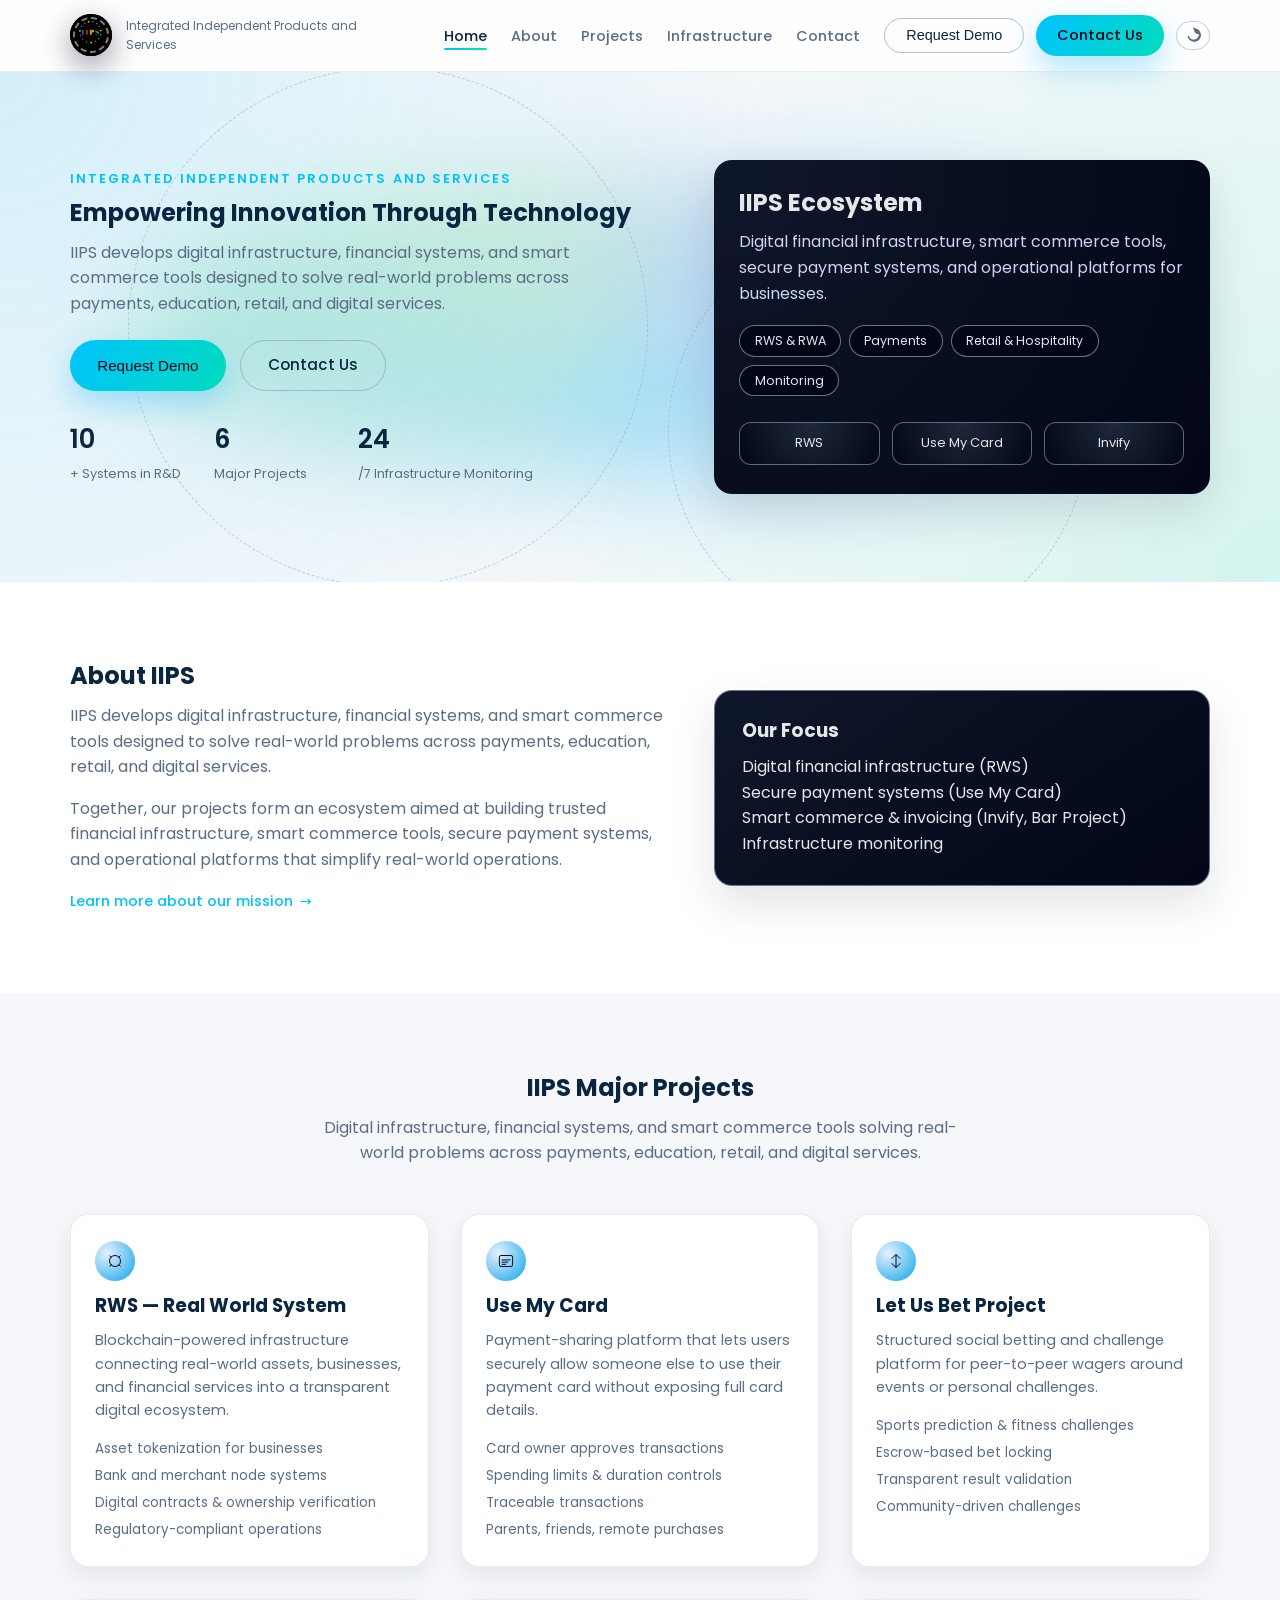
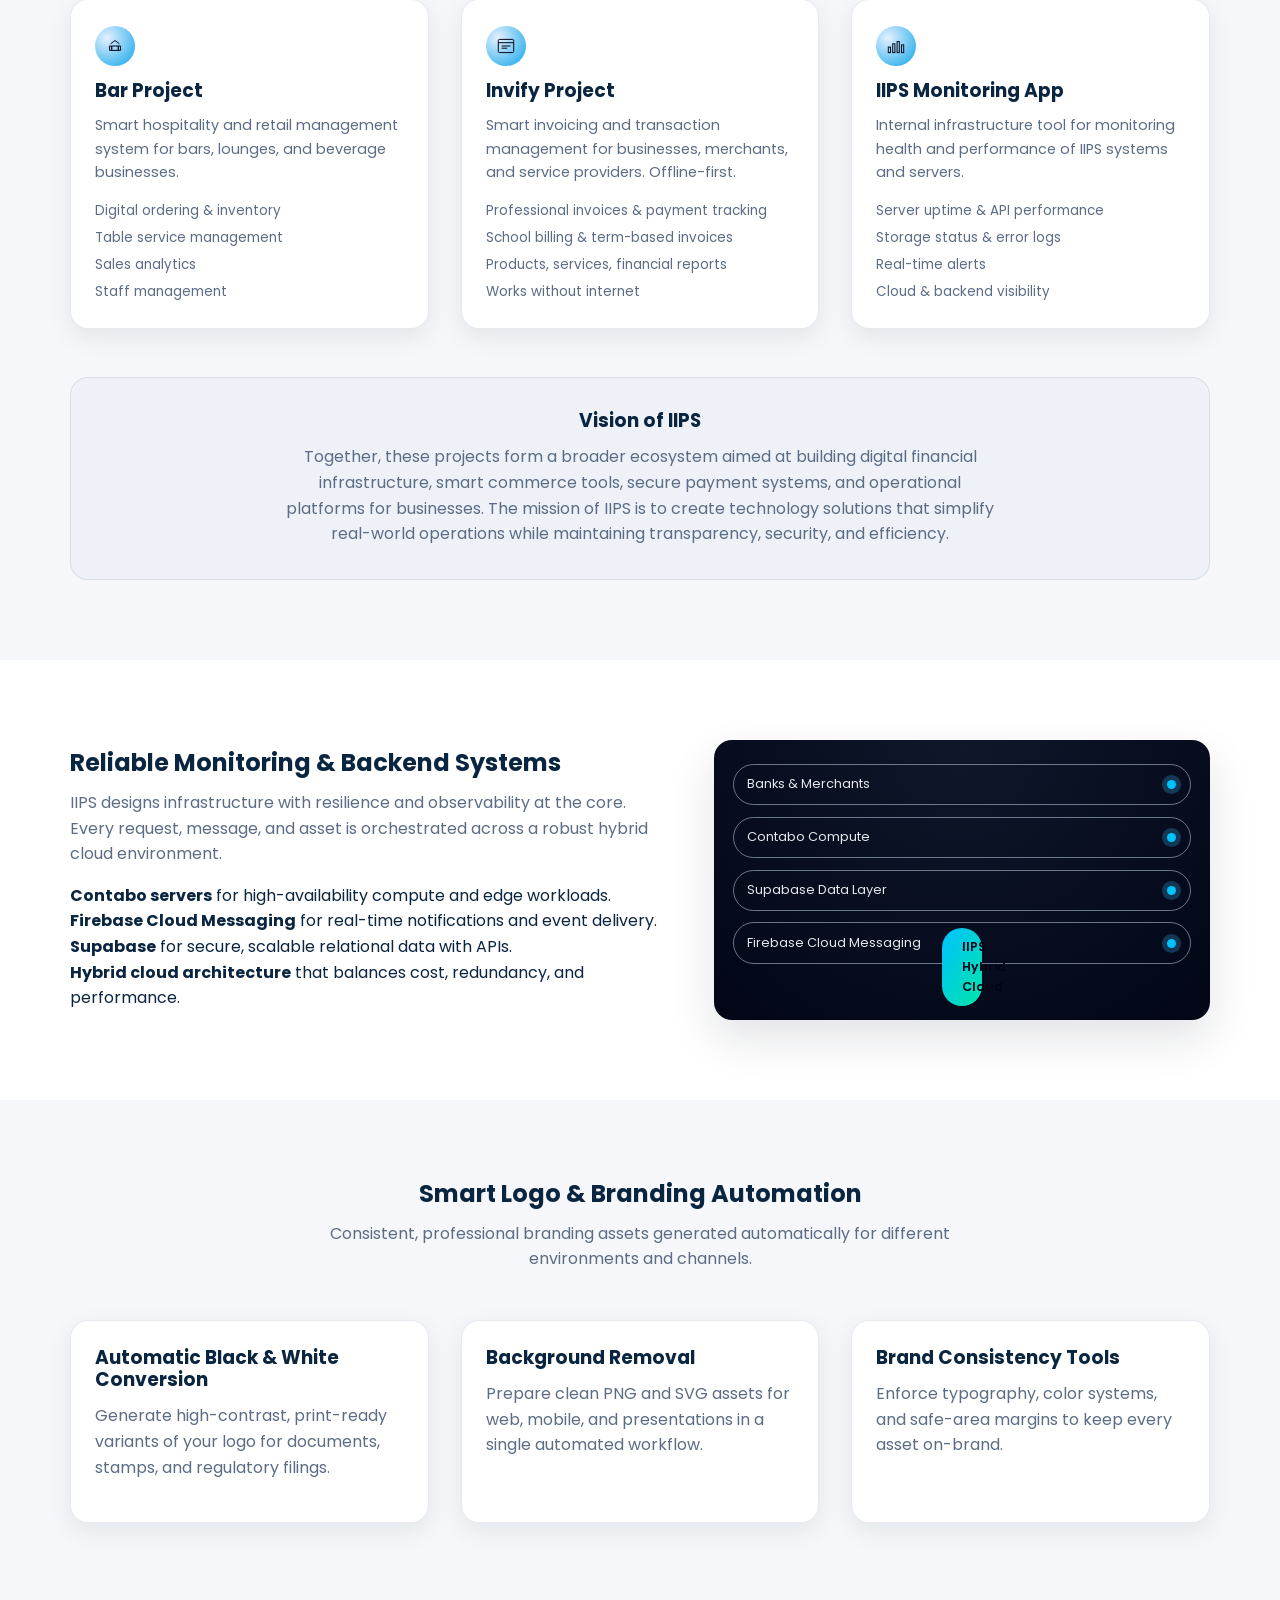
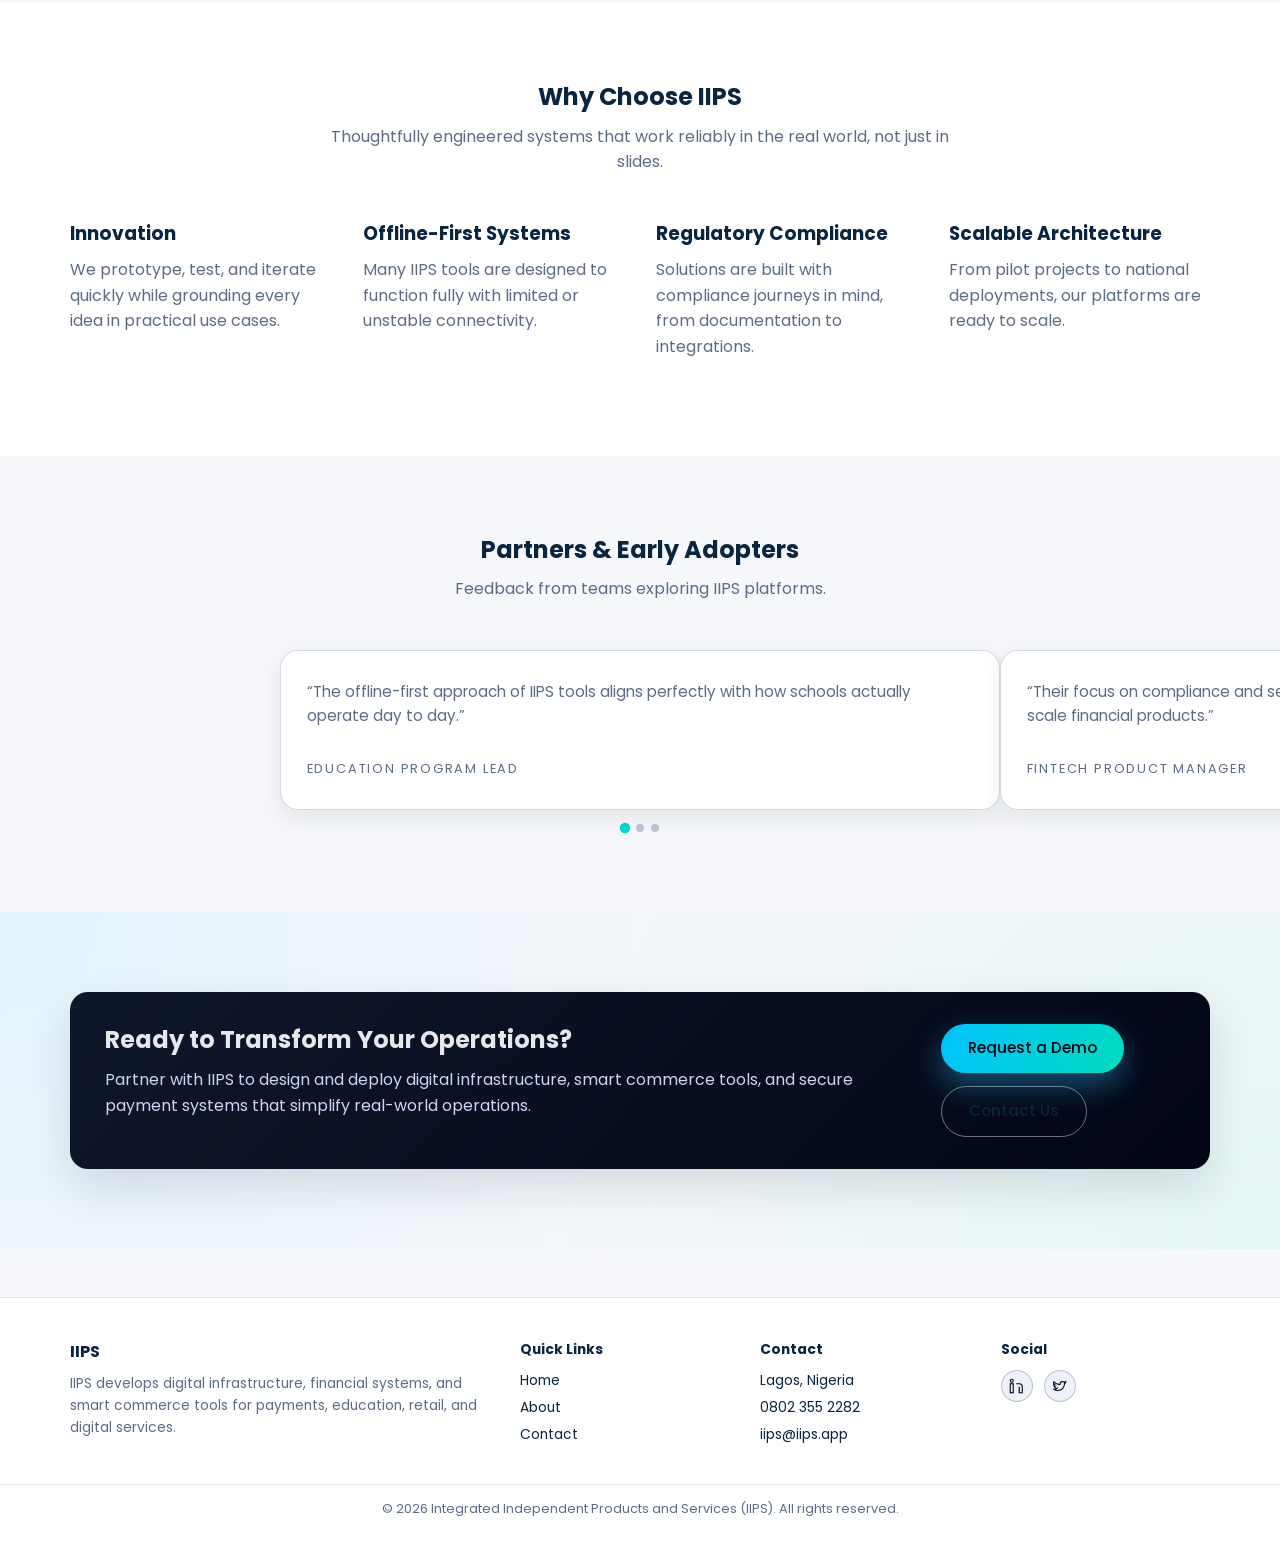
==== commit 08b55616: "Update with new IIPS projects (RWS, Use My Card, Invify, Bar Project, Let Us Bet, IIPS Monitoring)" ====
--- a/index.html
+++ b/index.html
@@ -5,7 +5,7 @@
   <meta http-equiv="X-UA-Compatible" content="IE=edge">
   <meta name="viewport" content="width=device-width, initial-scale=1.0">
   <title>IIPS | Integrated Independent Products and Services</title>
-  <meta name="description" content="Integrated Independent Products and Services (IIPS) builds modern technology solutions, education systems, blockchain integrations, and backend infrastructure tools.">
+  <meta name="description" content="IIPS develops digital infrastructure, financial systems, and smart commerce tools for payments, education, retail, and digital services.">
   <link rel="preconnect" href="https://fonts.googleapis.com">
   <link rel="preconnect" href="https://fonts.gstatic.com" crossorigin>
   <link href="https://fonts.googleapis.com/css2?family=Poppins:wght@300;400;500;600;700&display=swap" rel="stylesheet">
@@ -69,7 +69,7 @@
           <p class="eyebrow">Integrated Independent Products and Services</p>
           <h1>Empowering Innovation Through Technology</h1>
           <p class="hero-subtitle">
-            IIPS develops intelligent solutions for education, business operations, and digital infrastructure.
+            IIPS develops digital infrastructure, financial systems, and smart commerce tools designed to solve real-world problems across payments, education, retail, and digital services.
           </p>
           <div class="hero-actions">
             <button class="btn btn-lg" data-scroll-target="#contact-cta">Request Demo</button>
@@ -81,8 +81,8 @@
               <span class="counter-label">+ Systems in R&amp;D</span>
             </div>
             <div class="hero-meta-item">
-              <span class="counter" data-counter="3">0</span>
-              <span class="counter-label">Core Product Lines</span>
+              <span class="counter" data-counter="6">0</span>
+              <span class="counter-label">Major Projects</span>
             </div>
             <div class="hero-meta-item">
               <span class="counter" data-counter="24">0</span>
@@ -93,17 +93,18 @@
 
         <div class="hero-visual reveal">
           <div class="hero-card">
-            <h2>Intelligent Digital Infrastructure</h2>
-            <p>Offline-first apps, regulatory-ready blockchain, and hybrid cloud backends engineered for real-world conditions.</p>
+            <h2>IIPS Ecosystem</h2>
+            <p>Digital financial infrastructure, smart commerce tools, secure payment systems, and operational platforms for businesses.</p>
             <ul class="hero-pills">
-              <li>Education Systems</li>
-              <li>Backend Services</li>
-              <li>Blockchain &amp; RWA</li>
+              <li>RWS &amp; RWA</li>
+              <li>Payments</li>
+              <li>Retail &amp; Hospitality</li>
+              <li>Monitoring</li>
             </ul>
             <div class="hero-diagram">
-              <div class="hero-node hero-node--edge">Schools</div>
-              <div class="hero-node hero-node--cloud">Hybrid Cloud</div>
-              <div class="hero-node hero-node--rwa">Real-World Assets</div>
+              <div class="hero-node hero-node--edge">RWS</div>
+              <div class="hero-node hero-node--cloud">Use My Card</div>
+              <div class="hero-node hero-node--rwa">Invify</div>
             </div>
           </div>
         </div>
@@ -116,12 +117,12 @@
         <div class="split-text reveal">
           <h2>About IIPS</h2>
           <p>
-            Integrated Independent Products and Services (IIPS) is a technology-driven solutions provider specializing in
-            building scalable software, educational platforms, and blockchain-ready infrastructures.
-          </p>
-          <p>
-            Our goal is to empower individuals, schools, and businesses with reliable and practical digital tools that
-            work both online and offline.
+            IIPS develops digital infrastructure, financial systems, and smart commerce tools designed to solve real-world
+            problems across payments, education, retail, and digital services.
+          </p>
+          <p>
+            Together, our projects form an ecosystem aimed at building trusted financial infrastructure, smart commerce
+            tools, secure payment systems, and operational platforms that simplify real-world operations.
           </p>
           <a href="about.html" class="text-link">
             Learn more about our mission
@@ -130,64 +131,27 @@
         </div>
         <div class="split-visual reveal">
           <div class="stats-card">
-            <h3>Built for Real Environments</h3>
+            <h3>Our Focus</h3>
             <ul>
-              <li>Offline-first learning and productivity tools</li>
-              <li>Hybrid infrastructure across Contabo, Supabase &amp; FCM</li>
-              <li>Compliance-aware blockchain integrations</li>
-            </ul>
-          </div>
-        </div>
-      </div>
-    </section>
-
-    <!-- CORE PROJECTS -->
+              <li>Digital financial infrastructure (RWS)</li>
+              <li>Secure payment systems (Use My Card)</li>
+              <li>Smart commerce &amp; invoicing (Invify, Bar Project)</li>
+              <li>Infrastructure monitoring</li>
+            </ul>
+          </div>
+        </div>
+      </div>
+    </section>
+
+    <!-- MAJOR PROJECTS -->
     <section id="projects" class="section">
       <div class="container">
         <header class="section-header reveal">
-          <h2>Core Projects</h2>
-          <p>Focused, production-ready platforms that solve real problems for schools, professionals, and enterprises.</p>
+          <h2>IIPS Major Projects</h2>
+          <p>Digital infrastructure, financial systems, and smart commerce tools solving real-world problems across payments, education, retail, and digital services.</p>
         </header>
 
         <div class="grid grid-3 project-grid">
-          <article class="card project-card reveal">
-            <div class="card-icon">
-              <svg viewBox="0 0 40 40" aria-hidden="true">
-                <rect x="4" y="8" width="32" height="24" rx="3"></rect>
-                <path d="M8 14h10M8 20h7M8 26h5" />
-              </svg>
-            </div>
-            <h3>Involve School Kit v1</h3>
-            <p class="card-description">
-              Revolutionizing education with interactive, offline-first learning tools designed for real classroom conditions.
-            </p>
-            <ul class="card-list">
-              <li>Academic performance tracking</li>
-              <li>Customizable school invoices</li>
-              <li>Offline-first architecture</li>
-              <li>General &amp; term-based academic modes</li>
-            </ul>
-          </article>
-
-          <article class="card project-card reveal">
-            <div class="card-icon">
-              <svg viewBox="0 0 40 40" aria-hidden="true">
-                <rect x="10" y="4" width="20" height="32" rx="4"></rect>
-                <path d="M16 30h8M18 8h4" />
-              </svg>
-            </div>
-            <h3>Mobile Data Saver App</h3>
-            <p class="card-description">
-              Securely back up your mobile app data before expiration and continue working, even without connectivity.
-            </p>
-            <ul class="card-list">
-              <li>Personal cloud backup</li>
-              <li>Resume work without internet</li>
-              <li>Data protection and syncing</li>
-              <li>Future-ready multi-device support</li>
-            </ul>
-          </article>
-
           <article class="card project-card reveal">
             <div class="card-icon">
               <svg viewBox="0 0 40 40" aria-hidden="true">
@@ -195,17 +159,123 @@
                 <path d="M10 10l4 4M30 10l-4 4M10 30l4-4M30 30l-4-4" />
               </svg>
             </div>
-            <h3>Blockchain &amp; RWA Integration</h3>
-            <p class="card-description">
-              Secure integration of real-world assets into modern blockchain networks without compromising compliance.
-            </p>
-            <ul class="card-list">
-              <li>Node systems for banks and merchants</li>
-              <li>Transparent asset tracking</li>
-              <li>Secure infrastructure</li>
-              <li>Regulatory-ready architecture</li>
-            </ul>
-          </article>
+            <h3>RWS — Real World System</h3>
+            <p class="card-description">
+              Blockchain-powered infrastructure connecting real-world assets, businesses, and financial services into a transparent digital ecosystem.
+            </p>
+            <ul class="card-list">
+              <li>Asset tokenization for businesses</li>
+              <li>Bank and merchant node systems</li>
+              <li>Digital contracts &amp; ownership verification</li>
+              <li>Regulatory-compliant operations</li>
+            </ul>
+          </article>
+
+          <article class="card project-card reveal">
+            <div class="card-icon">
+              <svg viewBox="0 0 40 40" aria-hidden="true">
+                <rect x="8" y="10" width="24" height="20" rx="3"></rect>
+                <path d="M12 18h16M12 22h12M12 26h8" />
+              </svg>
+            </div>
+            <h3>Use My Card</h3>
+            <p class="card-description">
+              Payment-sharing platform that lets users securely allow someone else to use their payment card without exposing full card details.
+            </p>
+            <ul class="card-list">
+              <li>Card owner approves transactions</li>
+              <li>Spending limits &amp; duration controls</li>
+              <li>Traceable transactions</li>
+              <li>Parents, friends, remote purchases</li>
+            </ul>
+          </article>
+
+          <article class="card project-card reveal">
+            <div class="card-icon">
+              <svg viewBox="0 0 40 40" aria-hidden="true">
+                <path d="M20 8v24M12 16l8-8 8 8M12 24l8 8 8-8" />
+              </svg>
+            </div>
+            <h3>Let Us Bet Project</h3>
+            <p class="card-description">
+              Structured social betting and challenge platform for peer-to-peer wagers around events or personal challenges.
+            </p>
+            <ul class="card-list">
+              <li>Sports prediction &amp; fitness challenges</li>
+              <li>Escrow-based bet locking</li>
+              <li>Transparent result validation</li>
+              <li>Community-driven challenges</li>
+            </ul>
+          </article>
+
+          <article class="card project-card reveal">
+            <div class="card-icon">
+              <svg viewBox="0 0 40 40" aria-hidden="true">
+                <path d="M14 28h12v-8H14zM10 20h4v8h-4zM26 20h4v8h-4z" />
+                <path d="M12 16l8-6 8 6" />
+              </svg>
+            </div>
+            <h3>Bar Project</h3>
+            <p class="card-description">
+              Smart hospitality and retail management system for bars, lounges, and beverage businesses.
+            </p>
+            <ul class="card-list">
+              <li>Digital ordering &amp; inventory</li>
+              <li>Table service management</li>
+              <li>Sales analytics</li>
+              <li>Staff management</li>
+            </ul>
+          </article>
+
+          <article class="card project-card reveal">
+            <div class="card-icon">
+              <svg viewBox="0 0 40 40" aria-hidden="true">
+                <rect x="6" y="8" width="28" height="24" rx="2"></rect>
+                <path d="M6 14h28M12 20h16M12 24h10" />
+              </svg>
+            </div>
+            <h3>Invify Project</h3>
+            <p class="card-description">
+              Smart invoicing and transaction management for businesses, merchants, and service providers. Offline-first.
+            </p>
+            <ul class="card-list">
+              <li>Professional invoices &amp; payment tracking</li>
+              <li>School billing &amp; term-based invoices</li>
+              <li>Products, services, financial reports</li>
+              <li>Works without internet</li>
+            </ul>
+          </article>
+
+          <article class="card project-card reveal">
+            <div class="card-icon">
+              <svg viewBox="0 0 40 40" aria-hidden="true">
+                <rect x="6" y="22" width="4" height="10"></rect>
+                <rect x="14" y="16" width="4" height="16"></rect>
+                <rect x="22" y="12" width="4" height="20"></rect>
+                <rect x="30" y="18" width="4" height="14"></rect>
+              </svg>
+            </div>
+            <h3>IIPS Monitoring App</h3>
+            <p class="card-description">
+              Internal infrastructure tool for monitoring health and performance of IIPS systems and servers.
+            </p>
+            <ul class="card-list">
+              <li>Server uptime &amp; API performance</li>
+              <li>Storage status &amp; error logs</li>
+              <li>Real-time alerts</li>
+              <li>Cloud &amp; backend visibility</li>
+            </ul>
+          </article>
+        </div>
+
+        <div class="vision-block reveal">
+          <h3>Vision of IIPS</h3>
+          <p>
+            Together, these projects form a broader ecosystem aimed at building digital financial infrastructure,
+            smart commerce tools, secure payment systems, and operational platforms for businesses. The mission of IIPS
+            is to create technology solutions that simplify real-world operations while maintaining transparency,
+            security, and efficiency.
+          </p>
         </div>
       </div>
     </section>
@@ -228,7 +298,7 @@
         </div>
         <div class="split-visual infra-diagram reveal">
           <div class="infra-layer infra-layer--edge">
-            <span class="infra-label">Schools &amp; Businesses</span>
+            <span class="infra-label">Banks &amp; Merchants</span>
             <span class="infra-dot"></span>
           </div>
           <div class="infra-layer infra-layer--compute">
@@ -354,10 +424,10 @@
     <section id="contact-cta" class="section section-cta">
       <div class="container cta-container reveal">
         <div class="cta-content">
-          <h2>Ready to Transform Your Systems?</h2>
-          <p>
-            Partner with IIPS to design, build, and deploy platforms that keep pace with modern education,
-            business operations, and digital asset ecosystems.
+          <h2>Ready to Transform Your Operations?</h2>
+          <p>
+            Partner with IIPS to design and deploy digital infrastructure, smart commerce tools, and secure
+            payment systems that simplify real-world operations.
           </p>
         </div>
         <div class="cta-actions">
@@ -372,7 +442,7 @@
     <div class="container footer-grid">
       <div class="footer-col">
         <h3>IIPS</h3>
-        <p>Integrated Independent Products and Services builds practical technology for education, business, and digital infrastructure.</p>
+        <p>IIPS develops digital infrastructure, financial systems, and smart commerce tools for payments, education, retail, and digital services.</p>
       </div>
       <div class="footer-col">
         <h4>Quick Links</h4>
--- a/css/style.css
+++ b/css/style.css
@@ -596,6 +596,26 @@
   min-height: 100%;
 }
 
+.vision-block {
+  margin-top: 3rem;
+  padding: 2rem 2rem;
+  background: var(--color-surface-soft);
+  border-radius: var(--radius-lg);
+  text-align: center;
+  border: 1px solid rgba(148, 163, 184, 0.25);
+}
+
+.vision-block h3 {
+  margin-bottom: 0.75rem;
+  color: var(--color-primary);
+}
+
+.vision-block p {
+  max-width: 720px;
+  margin: 0 auto;
+  color: var(--color-muted);
+}
+
 .branding-card {
   min-height: 180px;
 }
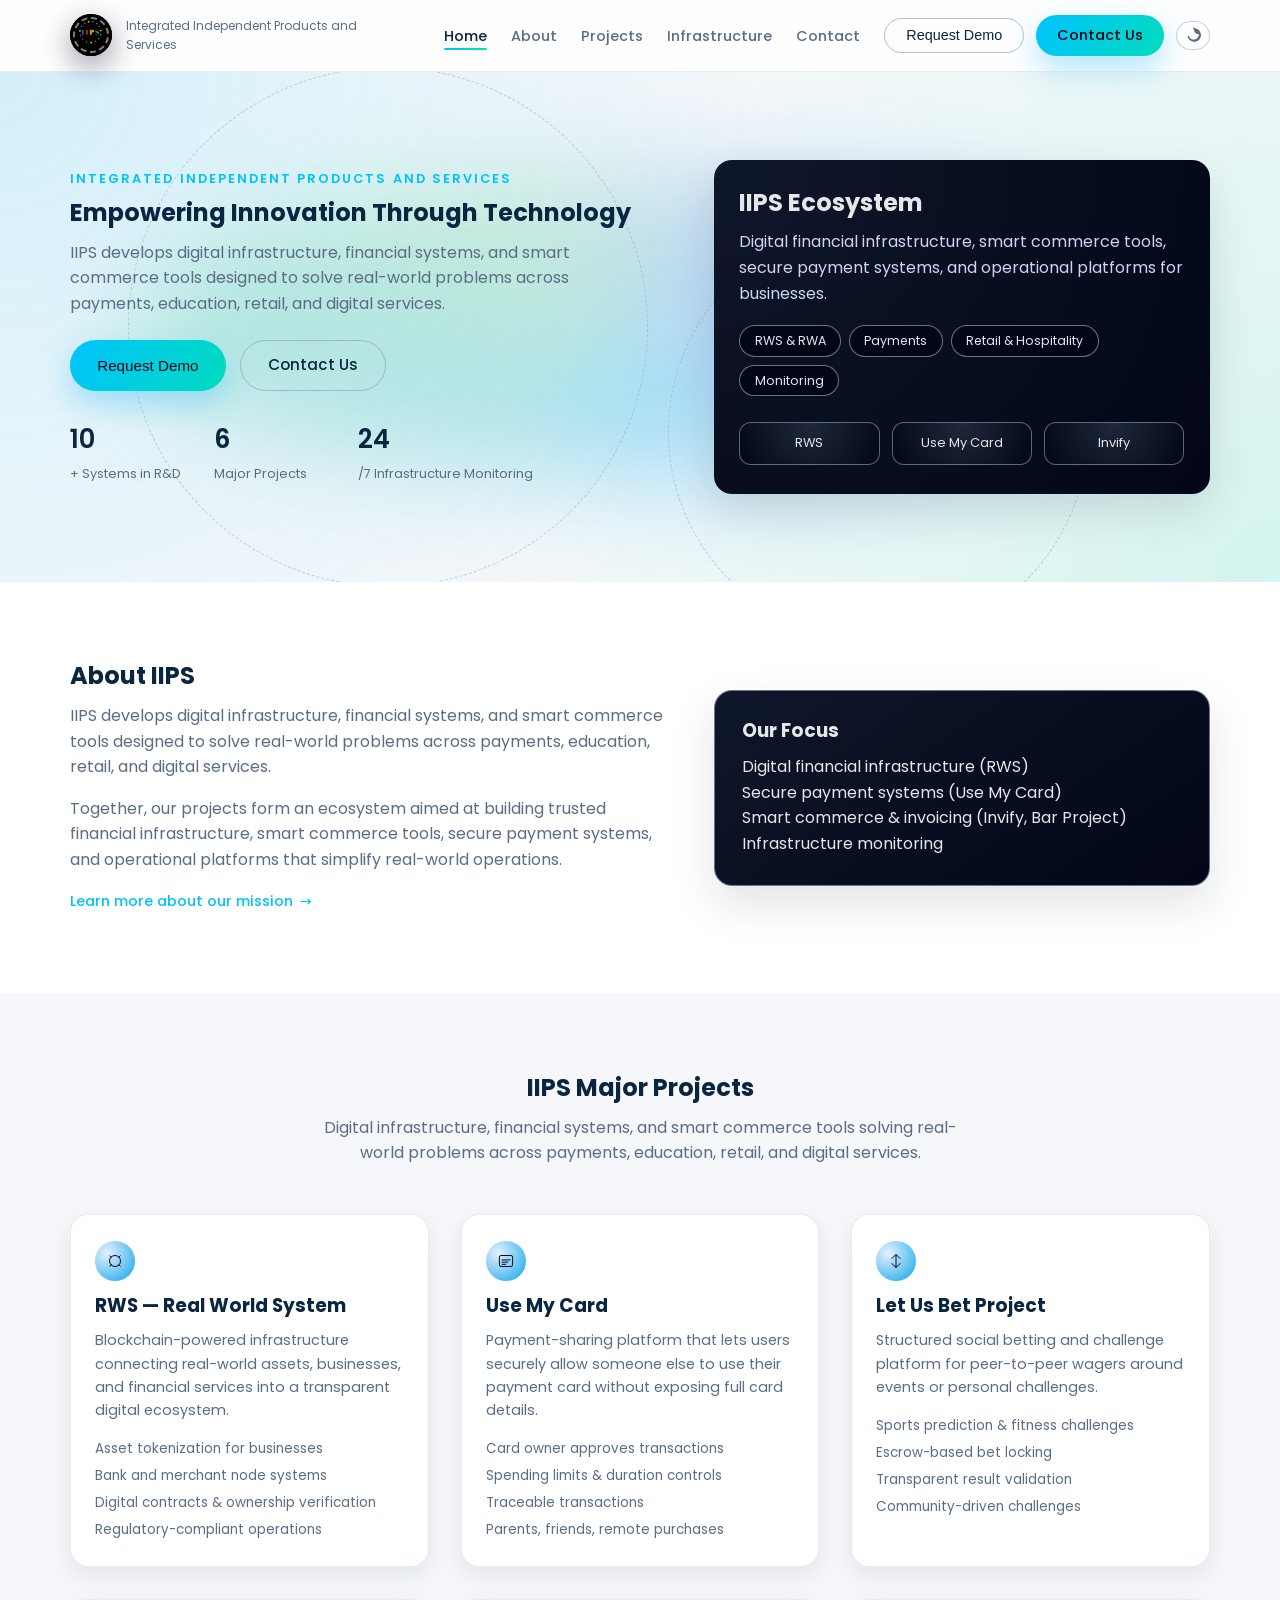
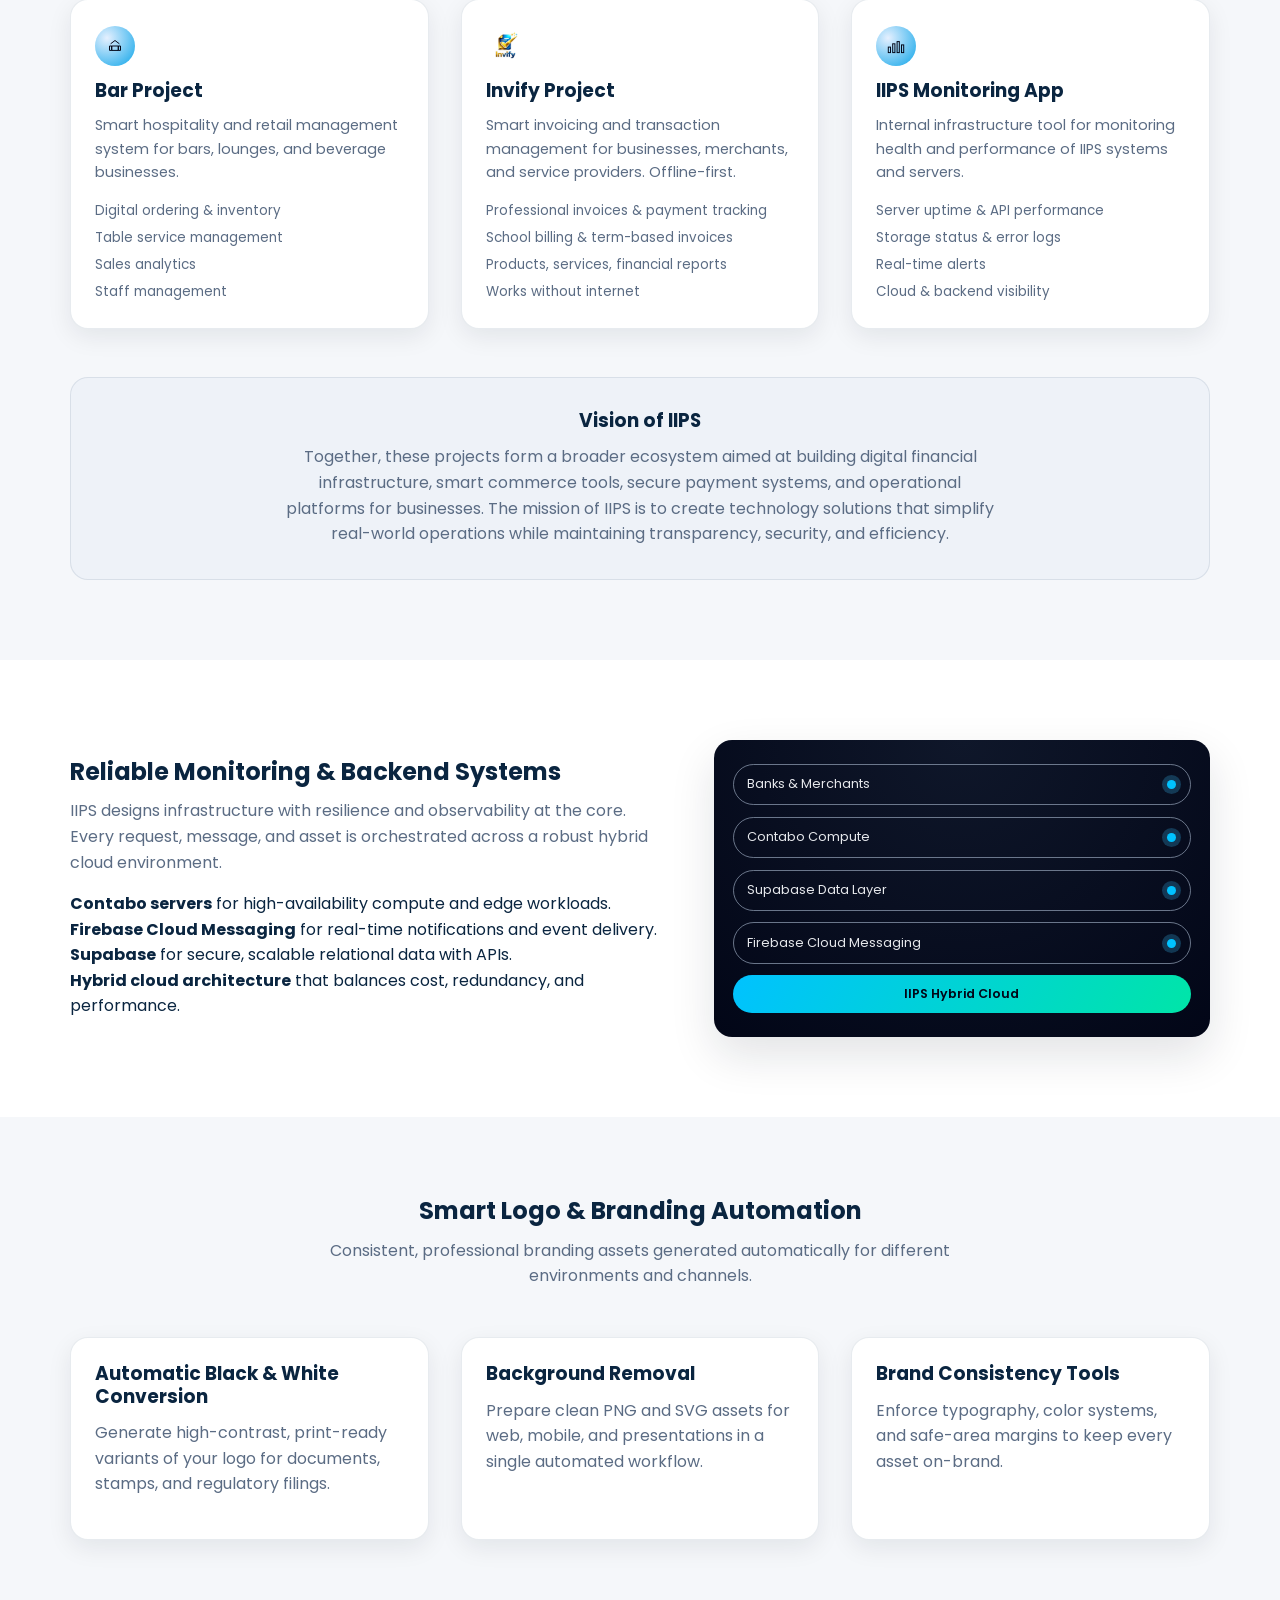
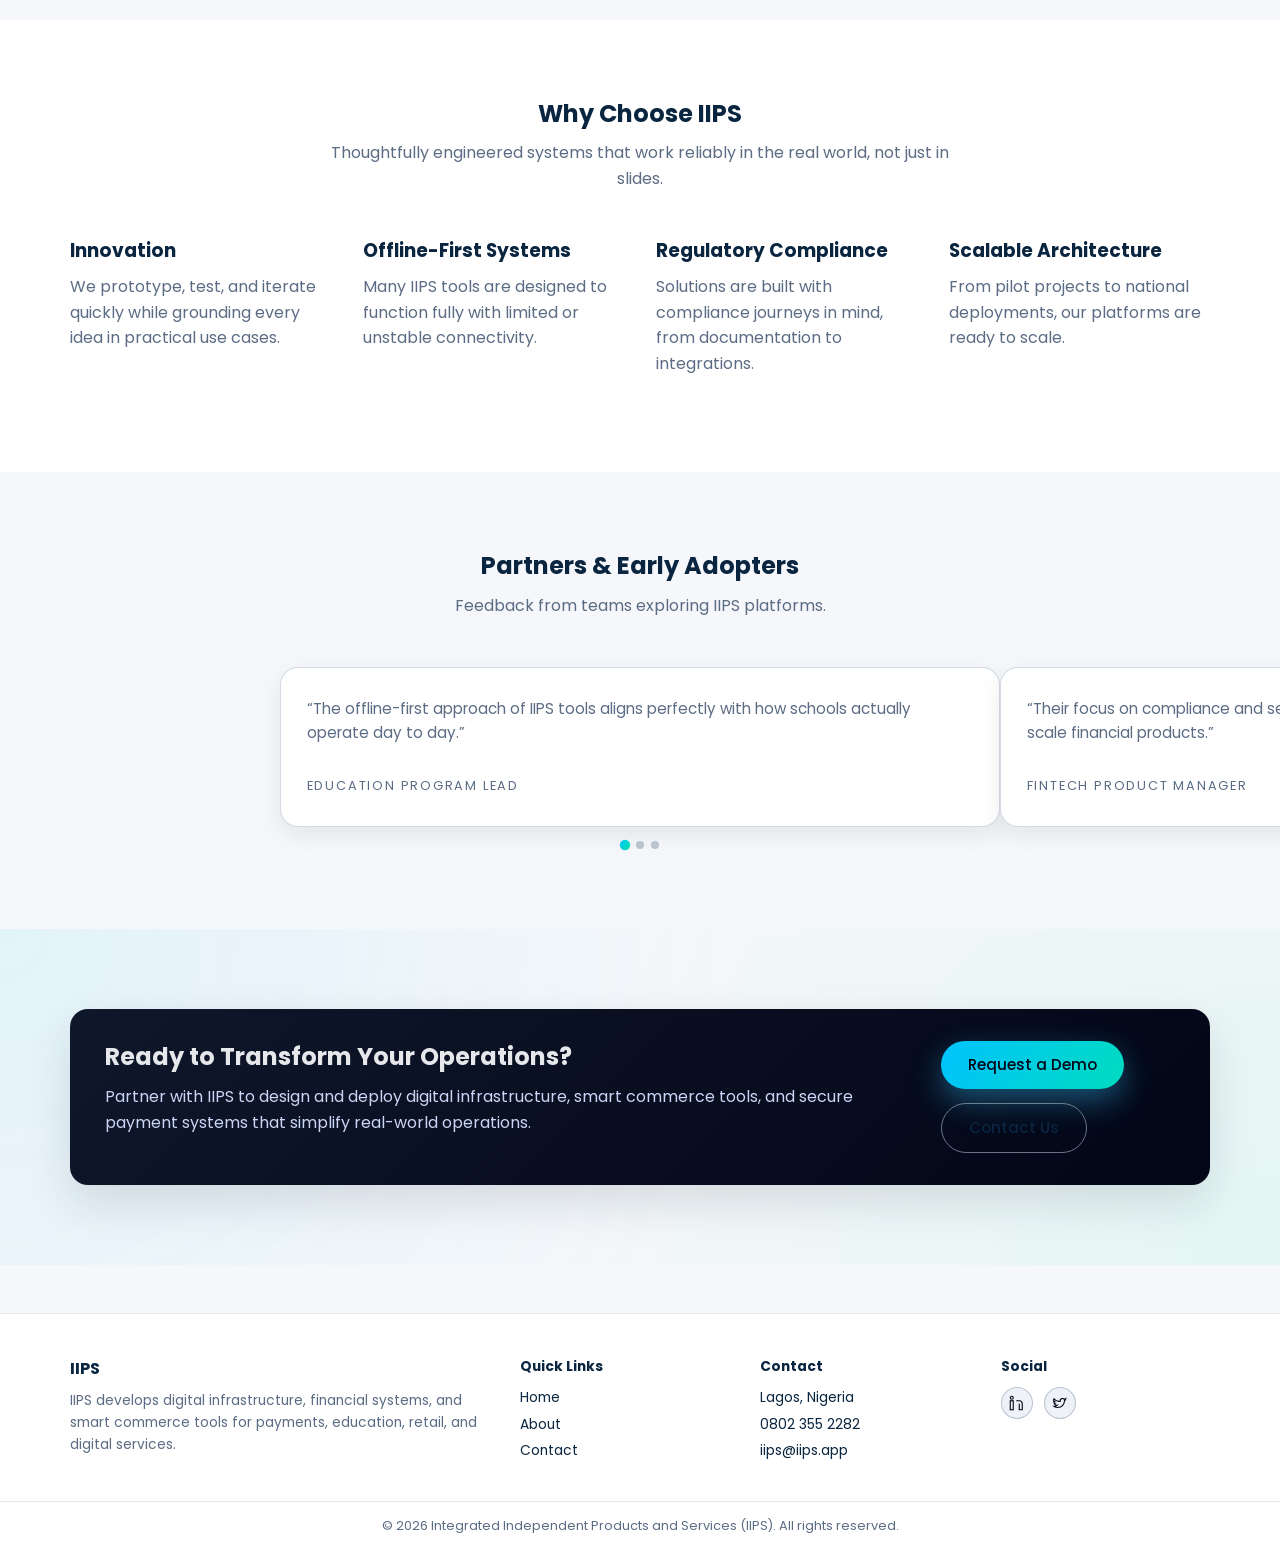
==== commit 8752d1a1: "Update with new IIPS projects (Invify logo)a" ====
--- a/index.html
+++ b/index.html
@@ -228,11 +228,8 @@
           </article>
 
           <article class="card project-card reveal">
-            <div class="card-icon">
-              <svg viewBox="0 0 40 40" aria-hidden="true">
-                <rect x="6" y="8" width="28" height="24" rx="2"></rect>
-                <path d="M6 14h28M12 20h16M12 24h10" />
-              </svg>
+            <div class="card-icon card-icon--invify">
+              <img src="assets/invify-logo.png" alt="Invify logo">
             </div>
             <h3>Invify Project</h3>
             <p class="card-description">
--- a/css/style.css
+++ b/css/style.css
@@ -592,6 +592,17 @@
   stroke-width: 1.8;
 }
 
+.card-icon img {
+  width: 100%;
+  height: 100%;
+  object-fit: contain;
+}
+
+.card-icon--invify {
+  background: #fff;
+  padding: 0.35rem;
+}
+
 .project-grid .card {
   min-height: 100%;
 }
@@ -639,7 +650,7 @@
 
 .infra-diagram {
   position: relative;
-  padding: 1.5rem 1.2rem 2.8rem;
+  padding: 1.5rem 1.2rem;
   border-radius: var(--radius-lg);
   background: radial-gradient(circle at top, #0f172a, #020617);
   color: #e5e7eb;
@@ -659,6 +670,10 @@
   font-size: 0.8rem;
 }
 
+.infra-layer:last-of-type {
+  margin-bottom: 1.25rem;
+}
+
 .infra-dot {
   width: 9px;
   height: 9px;
@@ -668,16 +683,15 @@
 }
 
 .infra-core {
-  position: absolute;
-  inset-inline: 50%;
-  bottom: 0.9rem;
-  transform: translateX(-50%);
+  display: flex;
+  justify-content: center;
   padding: 0.55rem 1.25rem;
   border-radius: 999px;
   font-size: 0.78rem;
   background: linear-gradient(120deg, var(--color-secondary), var(--color-accent));
   color: #020617;
   font-weight: 600;
+  text-align: center;
 }
 
 .bullet-list {
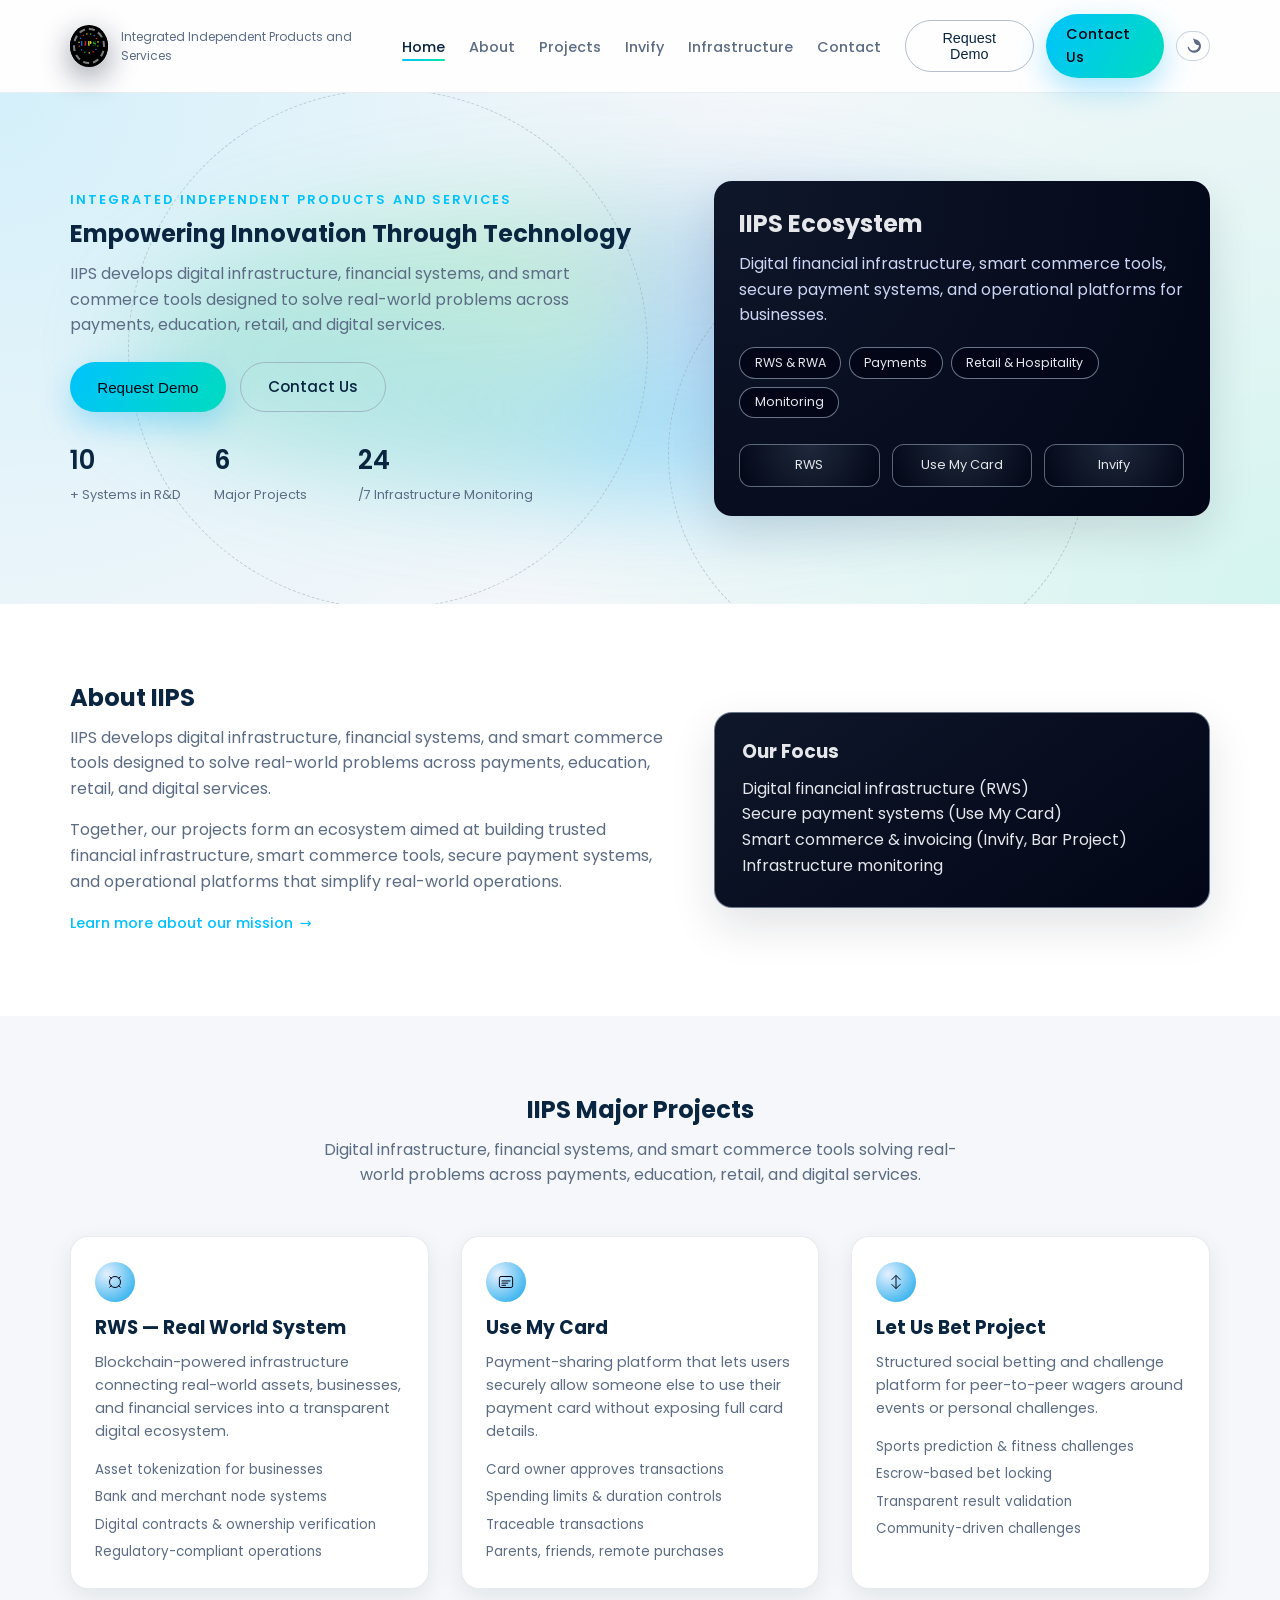
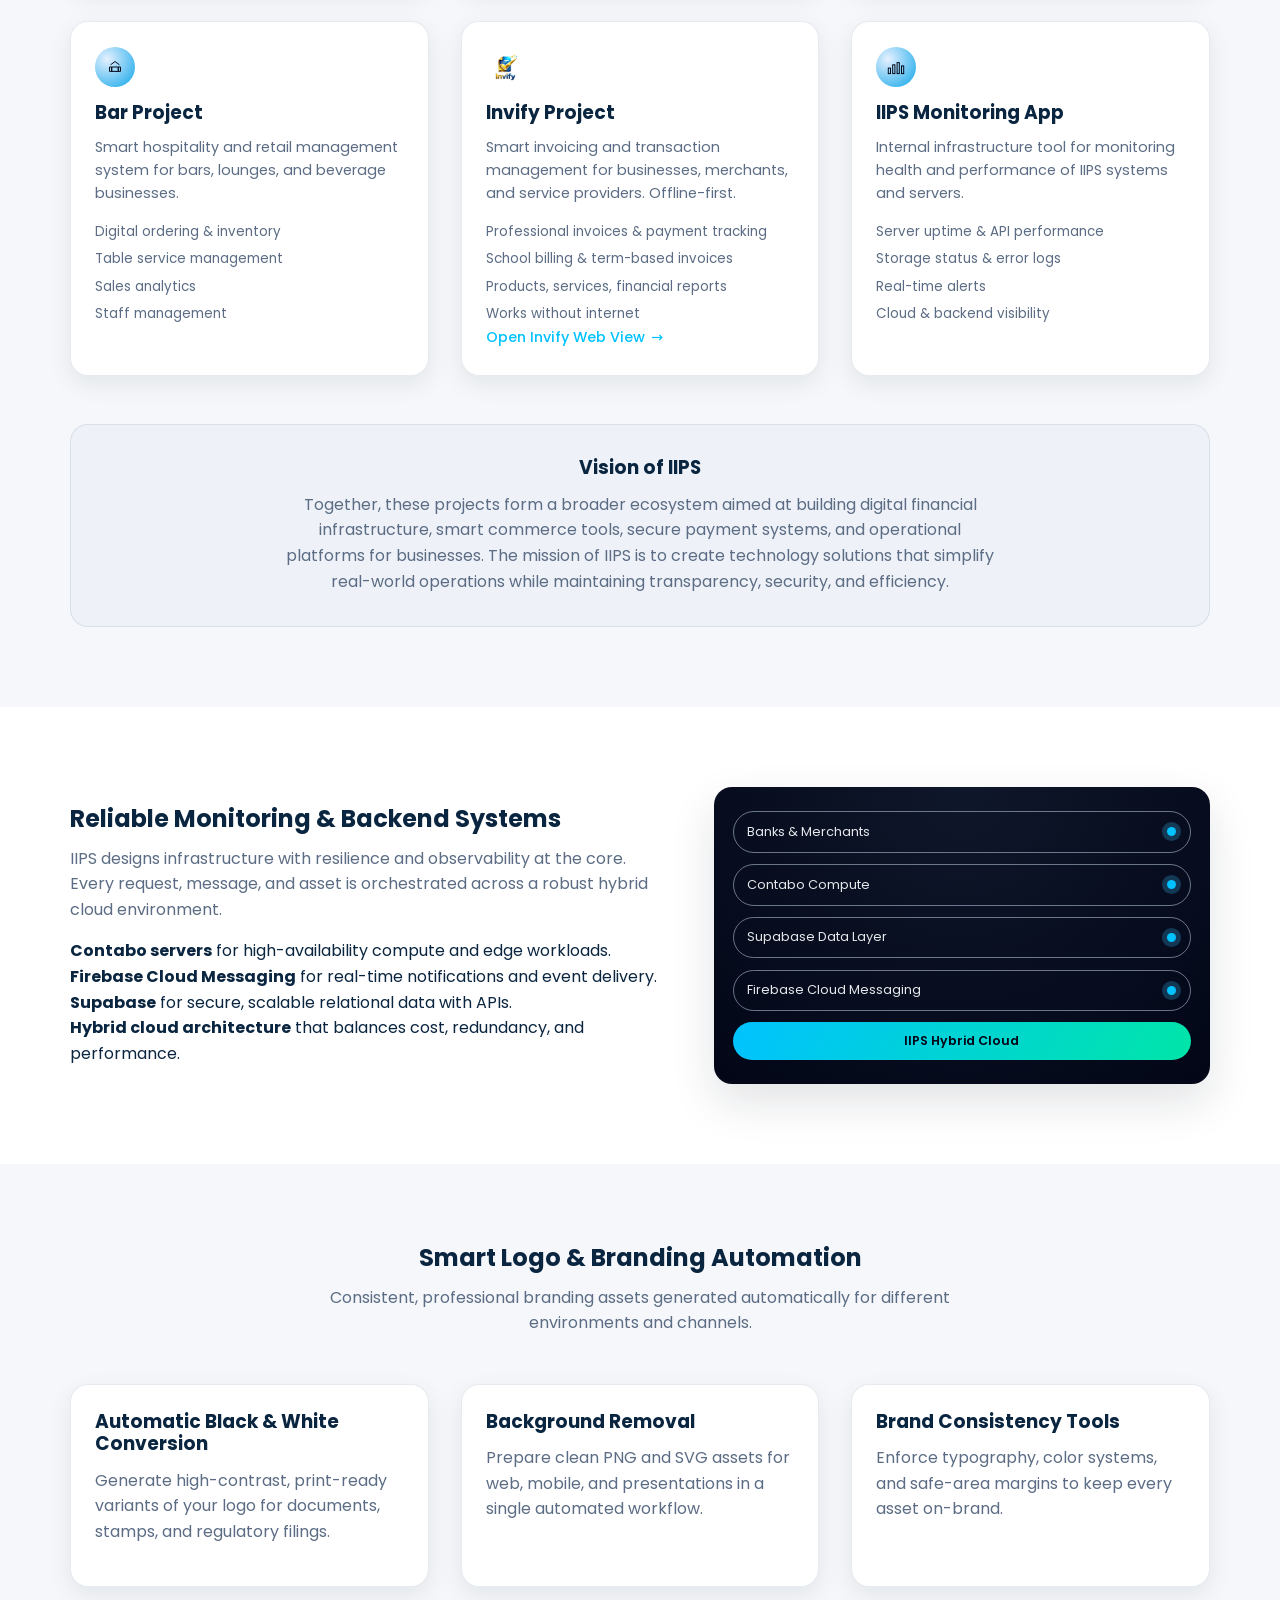
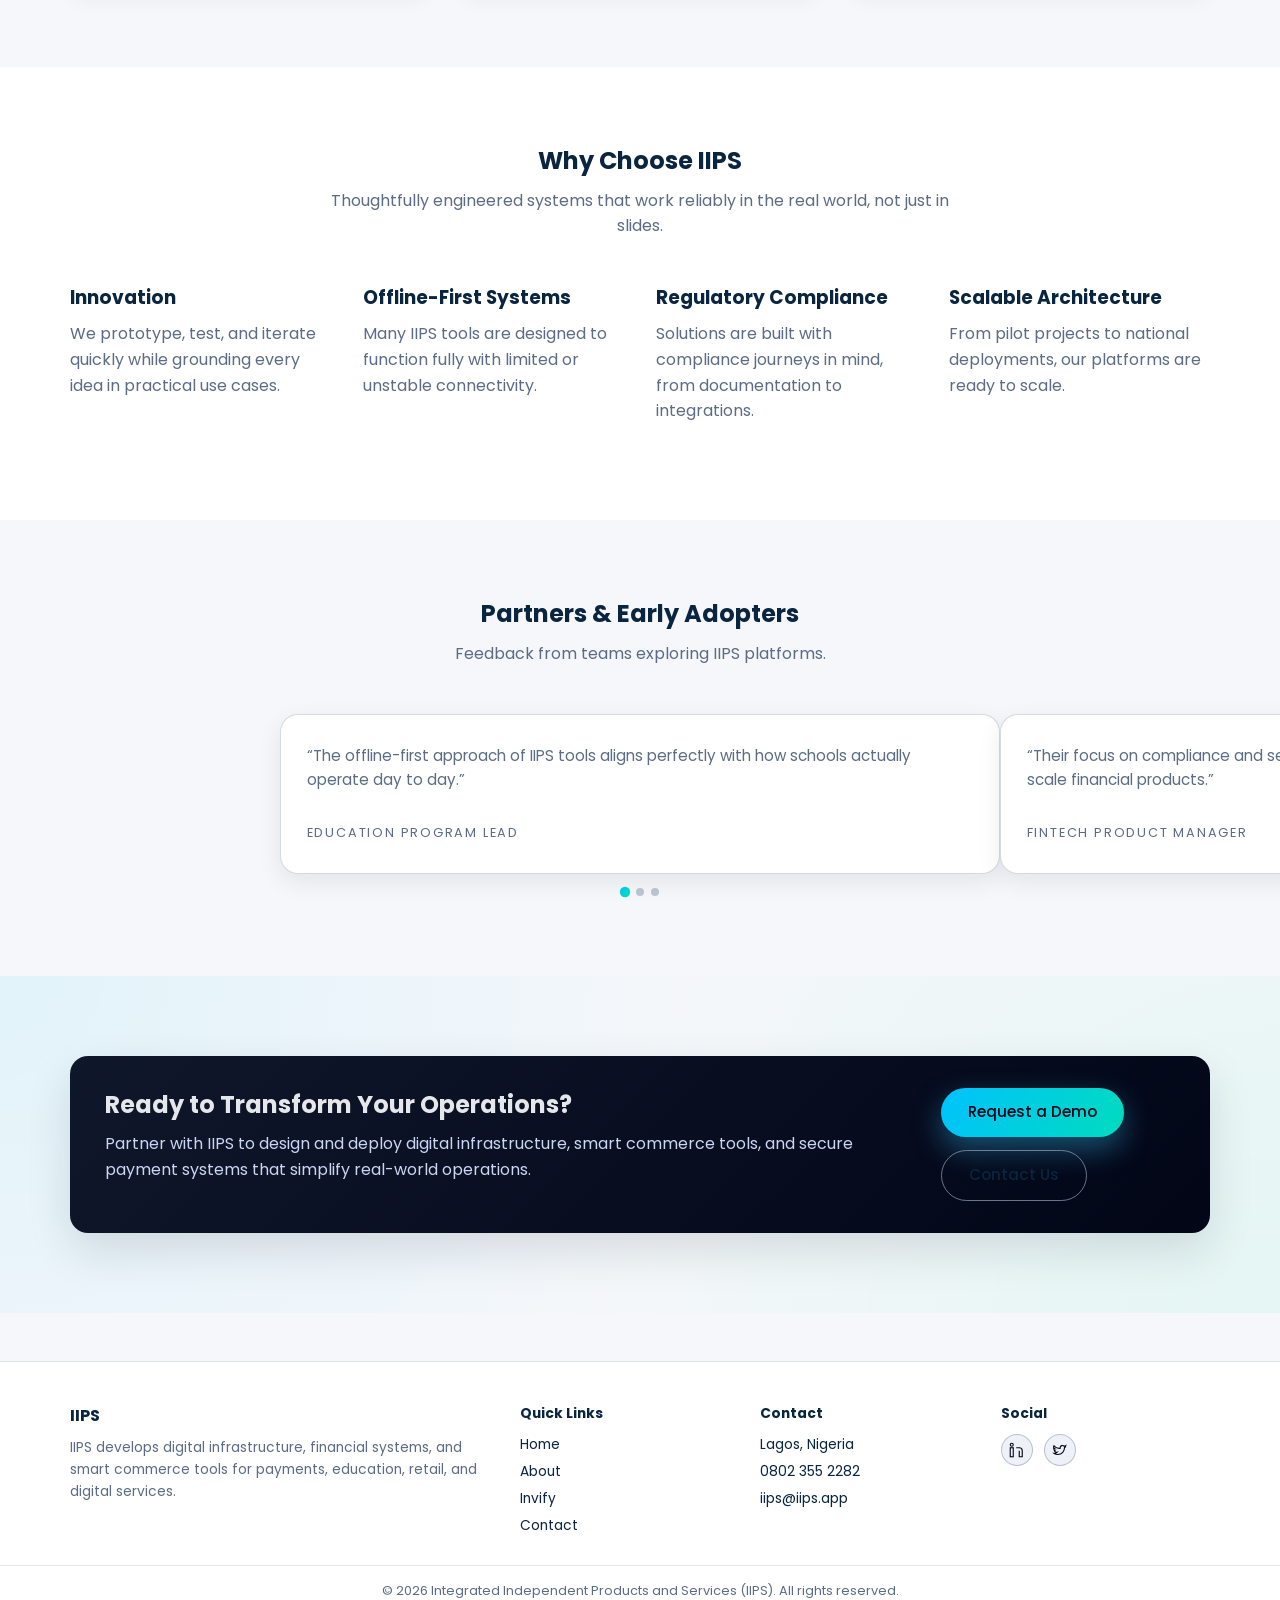
==== commit de353bf8: "Add Invify landing page, assets, and gallery; update site copy and styles Made-with: Cursor" ====
--- a/index.html
+++ b/index.html
@@ -40,6 +40,7 @@
           <li><a href="index.html" class="nav-link is-active">Home</a></li>
           <li><a href="about.html" class="nav-link">About</a></li>
           <li><a href="#projects" class="nav-link">Projects</a></li>
+          <li><a href="invify.html" class="nav-link">Invify</a></li>
           <li><a href="#infrastructure" class="nav-link">Infrastructure</a></li>
           <li><a href="contact.html" class="nav-link">Contact</a></li>
         </ul>
@@ -229,7 +230,7 @@
 
           <article class="card project-card reveal">
             <div class="card-icon card-icon--invify">
-              <img src="assets/invify-logo.png" alt="Invify logo">
+              <img src="assets/invify/invify-logo.png" alt="Invify logo">
             </div>
             <h3>Invify Project</h3>
             <p class="card-description">
@@ -241,6 +242,10 @@
               <li>Products, services, financial reports</li>
               <li>Works without internet</li>
             </ul>
+            <a href="invify.html" class="text-link">
+              Open Invify Web View
+              <span aria-hidden="true">→</span>
+            </a>
           </article>
 
           <article class="card project-card reveal">
@@ -446,6 +451,7 @@
         <ul>
           <li><a href="index.html">Home</a></li>
           <li><a href="about.html">About</a></li>
+          <li><a href="invify.html">Invify</a></li>
           <li><a href="contact.html">Contact</a></li>
         </ul>
       </div>
--- a/css/style.css
+++ b/css/style.css
@@ -1183,3 +1183,74 @@
   }
 }
 
+/* Invify page — hero visual + screenshot gallery */
+.invify-hero-visual {
+  display: flex;
+  flex-direction: column;
+  align-items: center;
+  gap: 1.25rem;
+  max-width: 340px;
+  margin-inline: auto;
+}
+
+.invify-hero-logo {
+  max-width: 260px;
+  width: 100%;
+  height: auto;
+}
+
+.invify-phone-frame {
+  max-width: 300px;
+  width: 100%;
+  border-radius: 28px;
+  overflow: hidden;
+  box-shadow: var(--shadow-soft);
+  border: 10px solid #1e293b;
+  background: #0f172a;
+}
+
+.invify-phone-frame img {
+  width: 100%;
+  height: auto;
+  display: block;
+  vertical-align: middle;
+}
+
+.invify-hero-caption {
+  margin: 0;
+  font-size: 0.85rem;
+  color: var(--color-muted);
+  text-align: center;
+  line-height: 1.45;
+}
+
+.invify-gallery-grid {
+  display: grid;
+  grid-template-columns: repeat(auto-fill, minmax(260px, 1fr));
+  gap: 1.5rem;
+}
+
+.invify-shot {
+  margin: 0;
+  background: var(--color-surface);
+  border-radius: var(--radius-lg);
+  overflow: hidden;
+  border: 1px solid rgba(148, 163, 184, 0.22);
+  box-shadow: var(--shadow-subtle);
+}
+
+.invify-shot img {
+  width: 100%;
+  height: auto;
+  display: block;
+}
+
+.invify-shot figcaption {
+  padding: 0.75rem 1rem;
+  font-size: 0.86rem;
+  font-weight: 500;
+  color: var(--color-primary);
+  border-top: 1px solid rgba(148, 163, 184, 0.2);
+  line-height: 1.4;
+}
+
